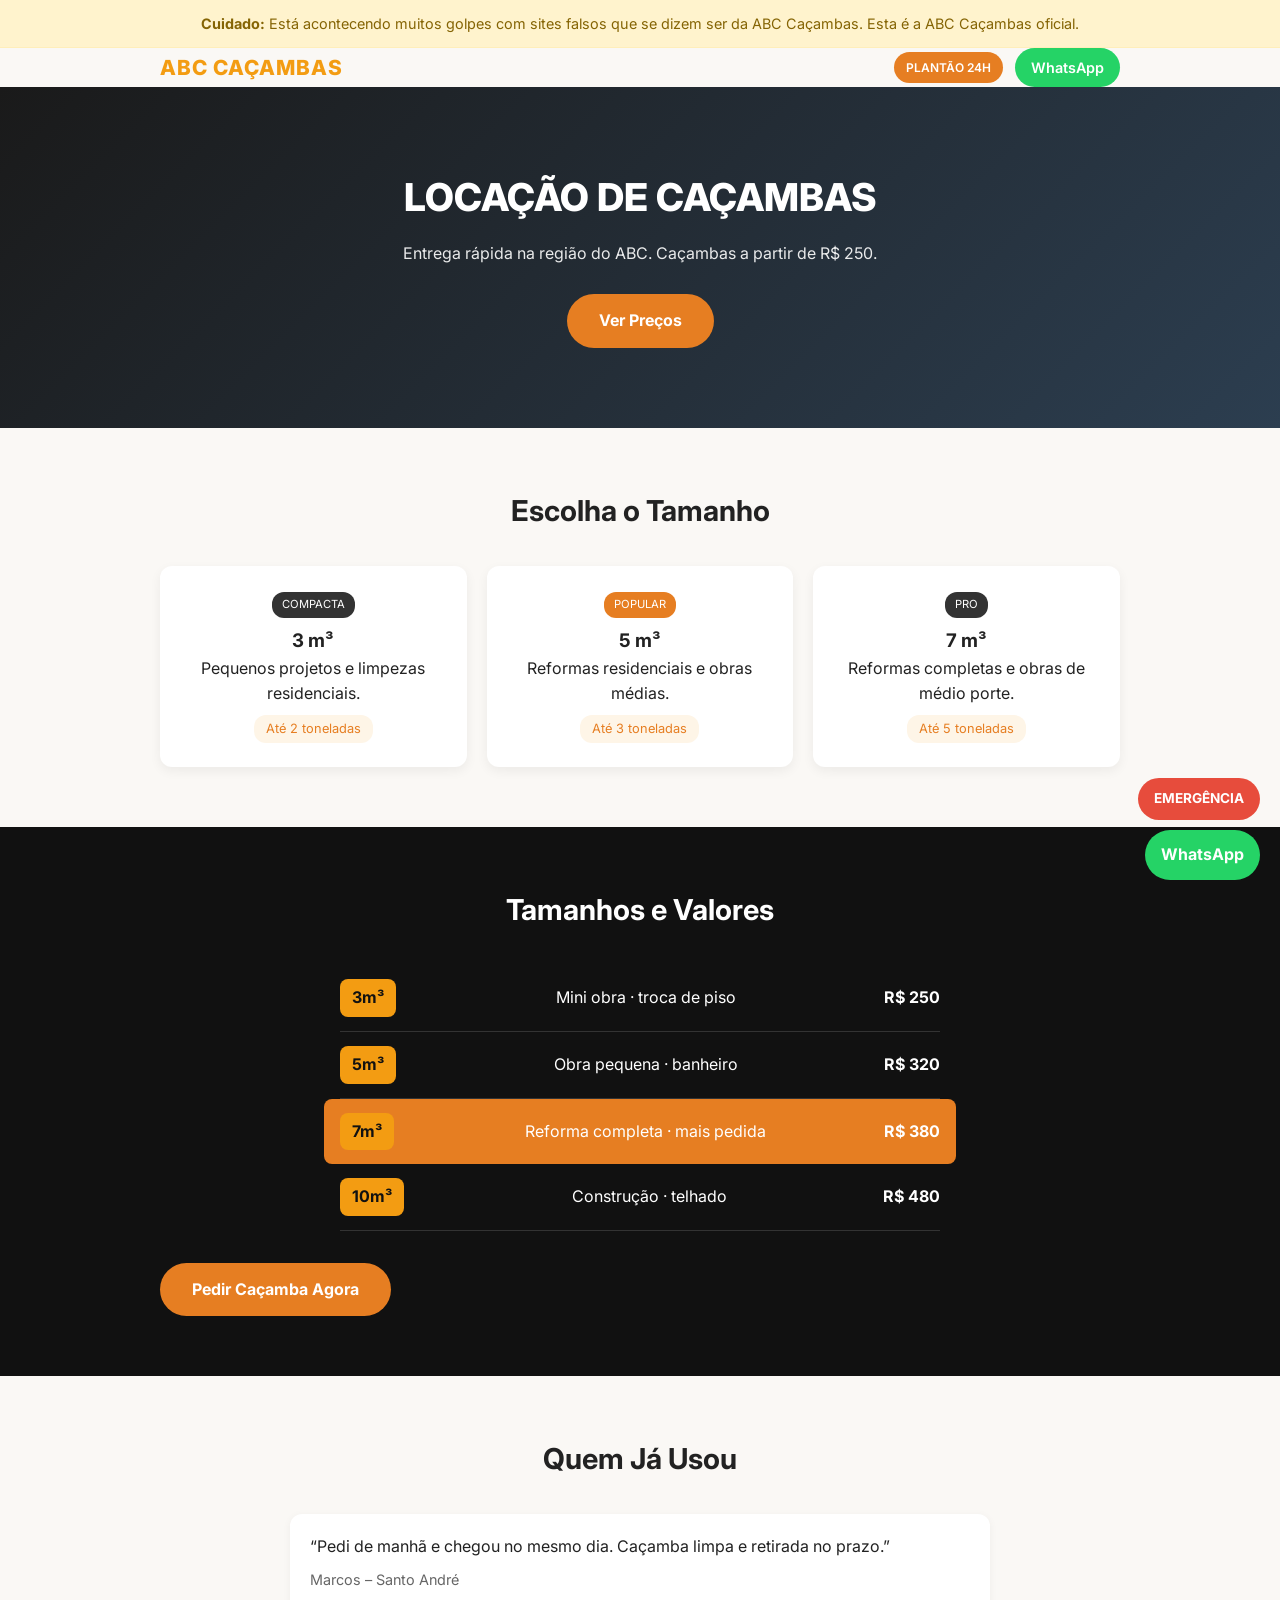
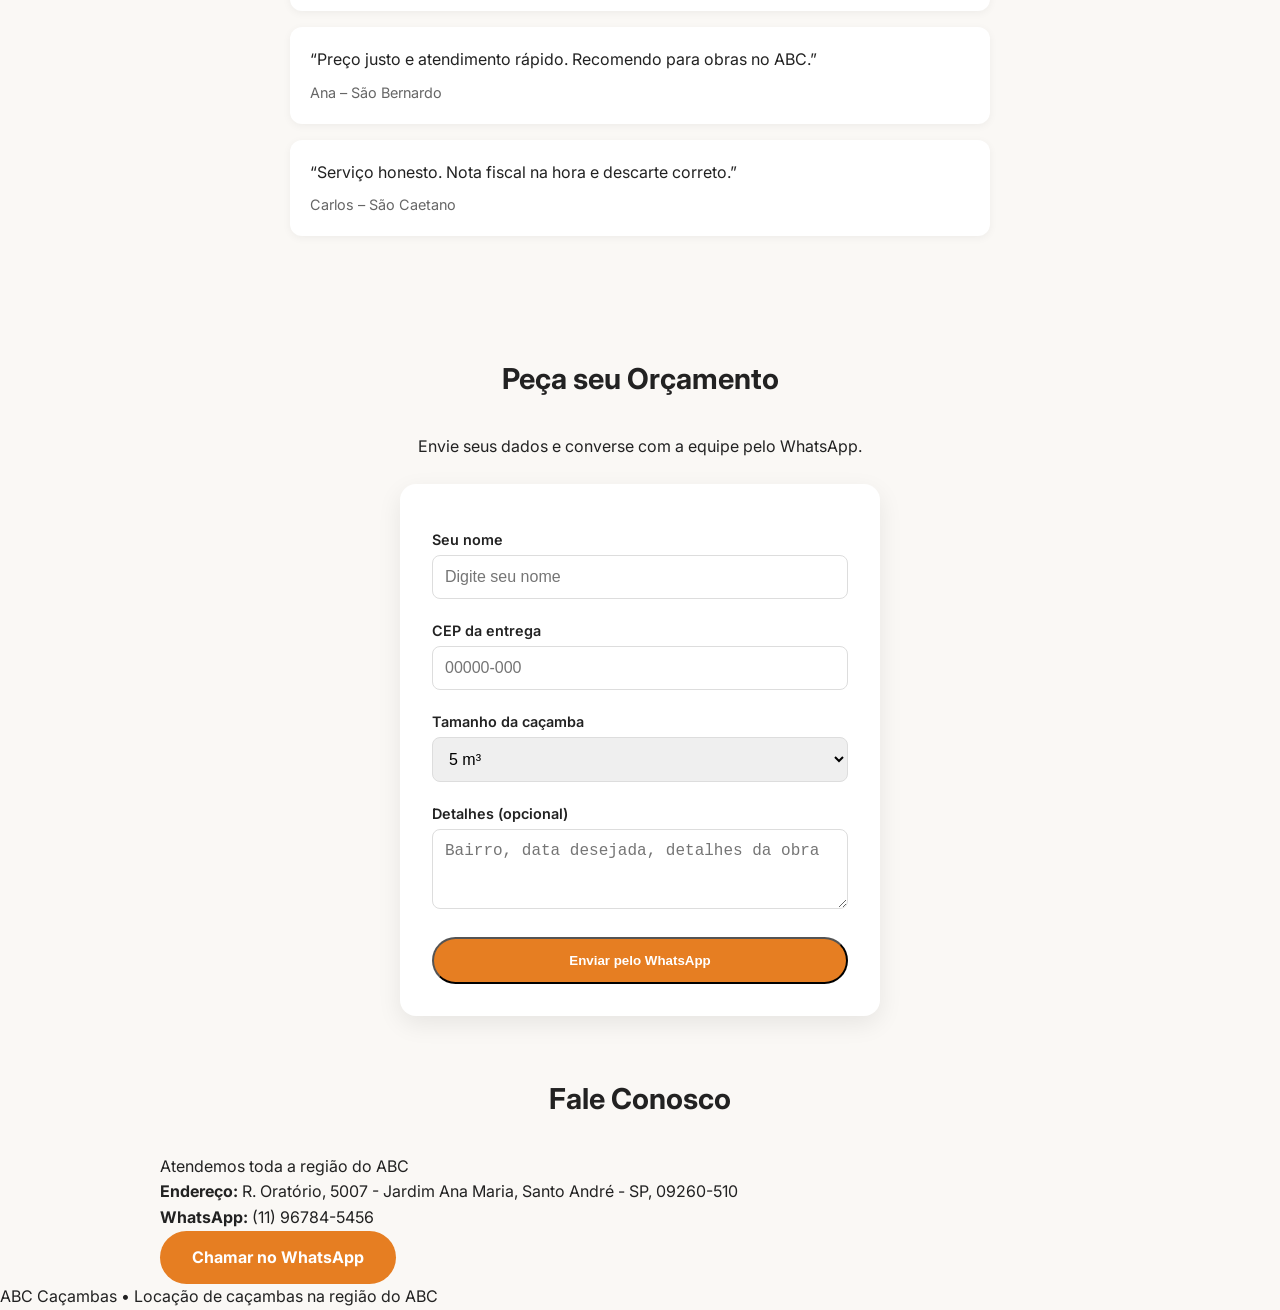
==== templates/index.html @ e2690c9d "Ajustado aviso de sites falsos" ====
<!DOCTYPE html>
<html lang="pt-BR">
<head>
  <meta charset="UTF-8">
  <meta name="viewport" content="width=device-width, initial-scale=1.0">
  <title>ABC Caçambas | Locação de Caçambas no ABC</title>
  <link rel="stylesheet" href="/static/css/style.css">
  <link href="https://fonts.googleapis.com/css2?family=Inter:wght@400;500;600;700;800&display=swap" rel="stylesheet">
</head>
<body>
  <div class="aviso-golpe">
    <strong>Cuidado:</strong> Está acontecendo muitos golpes com sites falsos que se dizem ser da ABC Caçambas.  
    Esta é a ABC Caçambas oficial.
  </div>
    <div class="container header-content">
      <div class="logo">ABC CAÇAMBAS</div>
      <div class="header-right">
        <span class="plantao">PLANTÃO 24H</span>
        <a href="https://wa.me/5511967845456" class="btn-whats" target="_blank">WhatsApp</a>
      </div>
    </div>
  </header>

  <section class="hero">
    <div class="container">
      <h1>LOCAÇÃO DE CAÇAMBAS</h1>
      <p>Entrega rápida na região do ABC. Caçambas a partir de R$ 250.</p>
      <a href="#precos" class="btn-orange">Ver Preços</a>
    </div>
  </section>

  <section id="tamanhos" class="section">
    <div class="container">
      <h2>Escolha o Tamanho</h2>
      <div class="cards">
        <div class="card">
          <div class="badge">COMPACTA</div>
          <h3>3 m³</h3>
          <p>Pequenos projetos e limpezas residenciais.</p>
          <span class="tag">Até 2 toneladas</span>
        </div>
        <div class="card">
          <div class="badge popular">POPULAR</div>
          <h3>5 m³</h3>
          <p>Reformas residenciais e obras médias.</p>
          <span class="tag">Até 3 toneladas</span>
        </div>
        <div class="card">
          <div class="badge">PRO</div>
          <h3>7 m³</h3>
          <p>Reformas completas e obras de médio porte.</p>
          <span class="tag">Até 5 toneladas</span>
        </div>
      </div>
    </div>
  </section>

  <section id="precos" class="section dark">
    <div class="container">
      <h2>Tamanhos e Valores</h2>
      <div class="price-list">
        <div class="price-item"><span class="size">3m³</span> Mini obra · troca de piso <strong>R$ 250</strong></div>
        <div class="price-item"><span class="size">5m³</span> Obra pequena · banheiro <strong>R$ 320</strong></div>
        <div class="price-item highlight"><span class="size">7m³</span> Reforma completa · mais pedida <strong>R$ 380</strong></div>
        <div class="price-item"><span class="size">10m³</span> Construção · telhado <strong>R$ 480</strong></div>
      </div>
      <a href="https://wa.me/5511967845456" class="btn-orange" target="_blank">Pedir Caçamba Agora</a>
    </div>
  </section>

  <section id="depoimentos" class="section">
    <div class="container">
      <h2>Quem Já Usou</h2>
      <div class="reviews">
        <div class="review">
          <p>“Pedi de manhã e chegou no mesmo dia. Caçamba limpa e retirada no prazo.”</p>
          <span>Marcos – Santo André</span>
        </div>
        <div class="review">
          <p>“Preço justo e atendimento rápido. Recomendo para obras no ABC.”</p>
          <span>Ana – São Bernardo</span>
        </div>
        <div class="review">
          <p>“Serviço honesto. Nota fiscal na hora e descarte correto.”</p>
          <span>Carlos – São Caetano</span>
        </div>
      </div>
    </div>
  </section>

  <section id="orcamento" class="section">
    <div class="container">
      <h2>Peça seu Orçamento</h2>
      <p style="text-align:center;margin-bottom:24px;">Envie seus dados e converse com a equipe pelo WhatsApp.</p>
      <form id="form-orcamento" class="form-box" onsubmit="enviarWhatsApp(event)">
        <label>Seu nome</label>
        <input type="text" id="nome" placeholder="Digite seu nome" required>
        <label>CEP da entrega</label>
        <input type="text" id="cep" placeholder="00000-000" required>
        <label>Tamanho da caçamba</label>
        <select id="tamanho" required>
          <option value="3 m³">3 m³</option>
          <option value="5 m³" selected>5 m³</option>
          <option value="7 m³">7 m³</option>
          <option value="10 m³">10 m³</option>
        </select>
        <label>Detalhes (opcional)</label>
        <textarea id="detalhes" placeholder="Bairro, data desejada, detalhes da obra"></textarea>
        <button type="submit" class="btn-orange">Enviar pelo WhatsApp</button>
      </form>
    </div>
  </section>
    <div class="container">
      <h2>Fale Conosco</h2>
      <p>Atendemos toda a região do ABC</p>
      <p><strong>Endereço:</strong> R. Oratório, 5007 - Jardim Ana Maria, Santo André - SP, 09260-510</p>
      <p><strong>WhatsApp:</strong> (11) 96784-5456</p>
      <a href="https://wa.me/5511967845456" class="btn-orange" target="_blank">Chamar no WhatsApp</a>
    </div>
  </section>

  <a href="https://wa.me/5511967845456" class="whatsapp-float" target="_blank">WhatsApp</a>
  <a href="https://wa.me/5511967845456" class="emergency" target="_blank">EMERGÊNCIA</a>

  <footer>
    <p>ABC Caçambas • Locação de caçambas na região do ABC</p>
  </footer>
  <script>
    async function enviarWhatsApp(e) {
      e.preventDefault();
      const nome = document.getElementById('nome').value;
      const cep = document.getElementById('cep').value;
      const tamanho = document.getElementById('tamanho').value;
      const detalhes = document.getElementById('detalhes').value;

      try {
        await fetch('/api/pedido', {
          method: 'POST',
          headers: {'Content-Type': 'application/json'},
          body: JSON.stringify({nome, cep, tamanho, detalhes})
        });
      } catch(err) {}

      const msg = `Olá! Quero um orçamento de caçamba.%0A%0ANome: ${nome}%0ACEP: ${cep}%0ATamanho: ${tamanho}%0ADetalhes: ${detalhes}`;
      window.open(`https://wa.me/5511967845456?text=${msg}`, '_blank');
    }
  </script>
</body>
</html>
---- static/css/style.css ----
* { margin: 0; padding: 0; box-sizing: border-box; }
body { font-family: 'Inter', sans-serif; color: #222; line-height: 1.6; background: #faf8f5; }
.container { max-width: 1000px; margin: 0 auto; padding: 0 20px; }

.aviso-golpe {
  background: #fff3cd;
  color: #856404;
  text-align: center;
  padding: 12px 16px;
  font-size: 0.9rem;
  border-bottom: 1px solid #ffeeba;
}
.header-content { display: flex; justify-content: space-between; align-items: center; }
.logo { font-weight: 800; font-size: 1.3rem; color: #f39c12; letter-spacing: 1px; }
.header-right { display: flex; align-items: center; gap: 12px; }
.plantao { background: #e67e22; color: white; padding: 6px 12px; border-radius: 20px; font-size: 0.75rem; font-weight: 600; }
.btn-whats { background: #25d366; color: white; padding: 8px 16px; border-radius: 20px; text-decoration: none; font-weight: 600; font-size: 0.9rem; }

.hero { background: linear-gradient(135deg, #1a1a1a 0%, #2c3e50 100%); color: white; padding: 80px 0; text-align: center; }
.hero h1 { font-size: 2.4rem; font-weight: 800; margin-bottom: 12px; }
.hero p { margin-bottom: 28px; opacity: 0.9; }
.btn-orange { display: inline-block; background: #e67e22; color: white; padding: 14px 32px; border-radius: 50px; text-decoration: none; font-weight: 700; }
.btn-orange:hover { background: #d35400; }

.section { padding: 60px 0; }
.dark { background: #111; color: white; }
h2 { font-size: 1.8rem; text-align: center; margin-bottom: 32px; }

.cards { display: grid; grid-template-columns: repeat(auto-fit, minmax(260px, 1fr)); gap: 20px; }
.card { background: white; padding: 24px; border-radius: 12px; text-align: center; box-shadow: 0 4px 12px rgba(0,0,0,0.06); }
.badge { display: inline-block; background: #333; color: white; padding: 4px 10px; border-radius: 12px; font-size: 0.7rem; margin-bottom: 8px; }
.badge.popular { background: #e67e22; }
.tag { display: inline-block; background: #fef5e7; color: #e67e22; padding: 4px 12px; border-radius: 12px; font-size: 0.8rem; margin-top: 8px; }

.price-list { max-width: 600px; margin: 0 auto 32px; }
.price-item { display: flex; justify-content: space-between; align-items: center; padding: 14px 0; border-bottom: 1px solid #333; }
.price-item.highlight { background: #e67e22; margin: 0 -16px; padding: 14px 16px; border-radius: 8px; border: none; }
.size { background: #f39c12; color: #111; padding: 6px 12px; border-radius: 8px; font-weight: 700; margin-right: 12px; }

.reviews { display: grid; gap: 16px; max-width: 700px; margin: 0 auto; }
.review { background: white; padding: 20px; border-radius: 12px; box-shadow: 0 2px 8px rgba(0,0,0,0.05); }
.review span { display: block; margin-top: 8px; color: #666; font-size: 0.9rem; }

.whatsapp-float { position: fixed; bottom: 20px; right: 20px; background: #25d366; color: white; padding: 12px 16px; border-radius: 50px; text-decoration: none; font-weight: 700; z-index: 1000; }
.emergency { position: fixed; bottom: 80px; right: 20px; background: #e74c3c; color: white; padding: 10px 16px; border-radius: 50px; text-decoration: none; font-weight: 700; font-size: 0.85rem; z-index: 1000; }

.form-box { max-width: 480px; margin: 0 auto; background: white; padding: 32px; border-radius: 16px; box-shadow: 0 8px 24px rgba(0,0,0,0.08); }
.form-box label { display: block; margin: 12px 0 4px; font-weight: 600; font-size: 0.9rem; }
.form-box input, .form-box select, .form-box textarea { width: 100%; padding: 12px; border: 1px solid #ddd; border-radius: 8px; font-size: 1rem; margin-bottom: 8px; }
.form-box textarea { height: 80px; resize: vertical; }
.form-box button { width: 100%; margin-top: 12px; }

@media (max-width: 768px) {
  .hero h1 { font-size: 1.8rem; }
  .header-right { gap: 8px; }
  .plantao { display: none; }
}
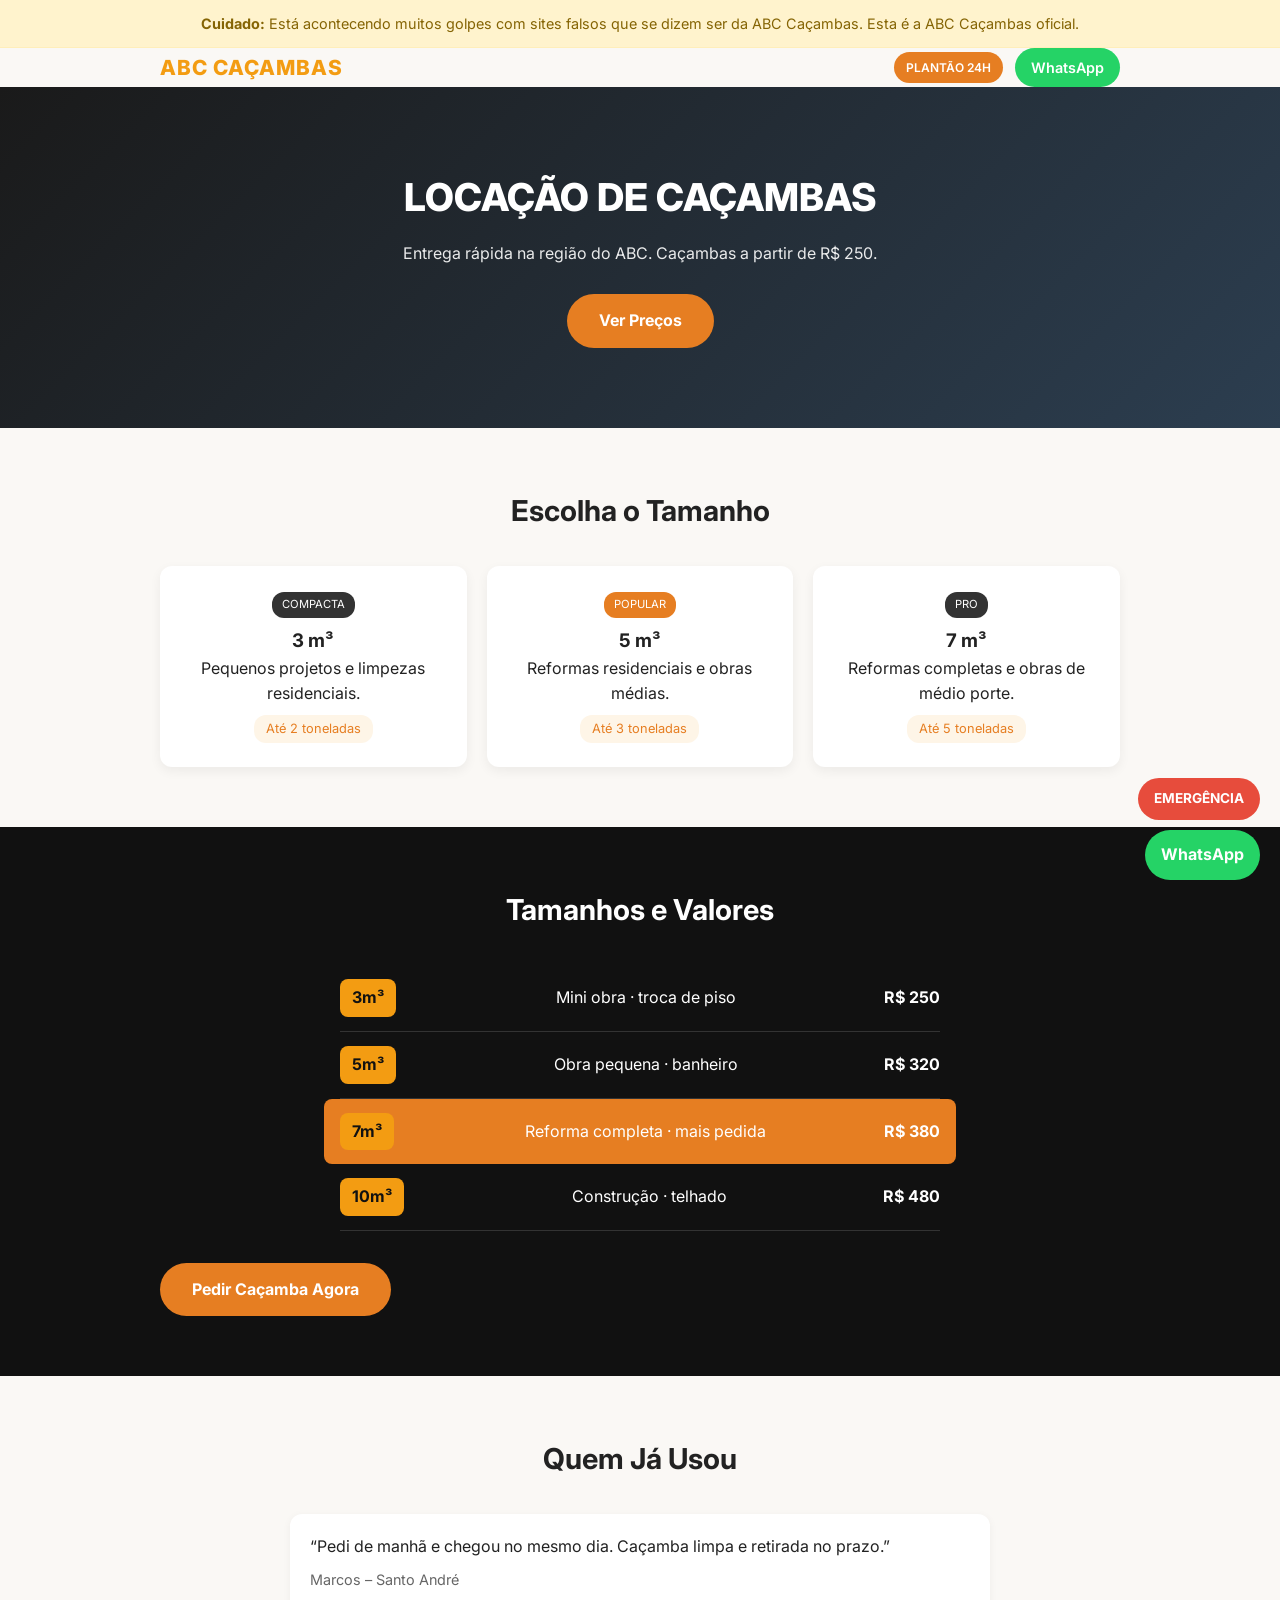
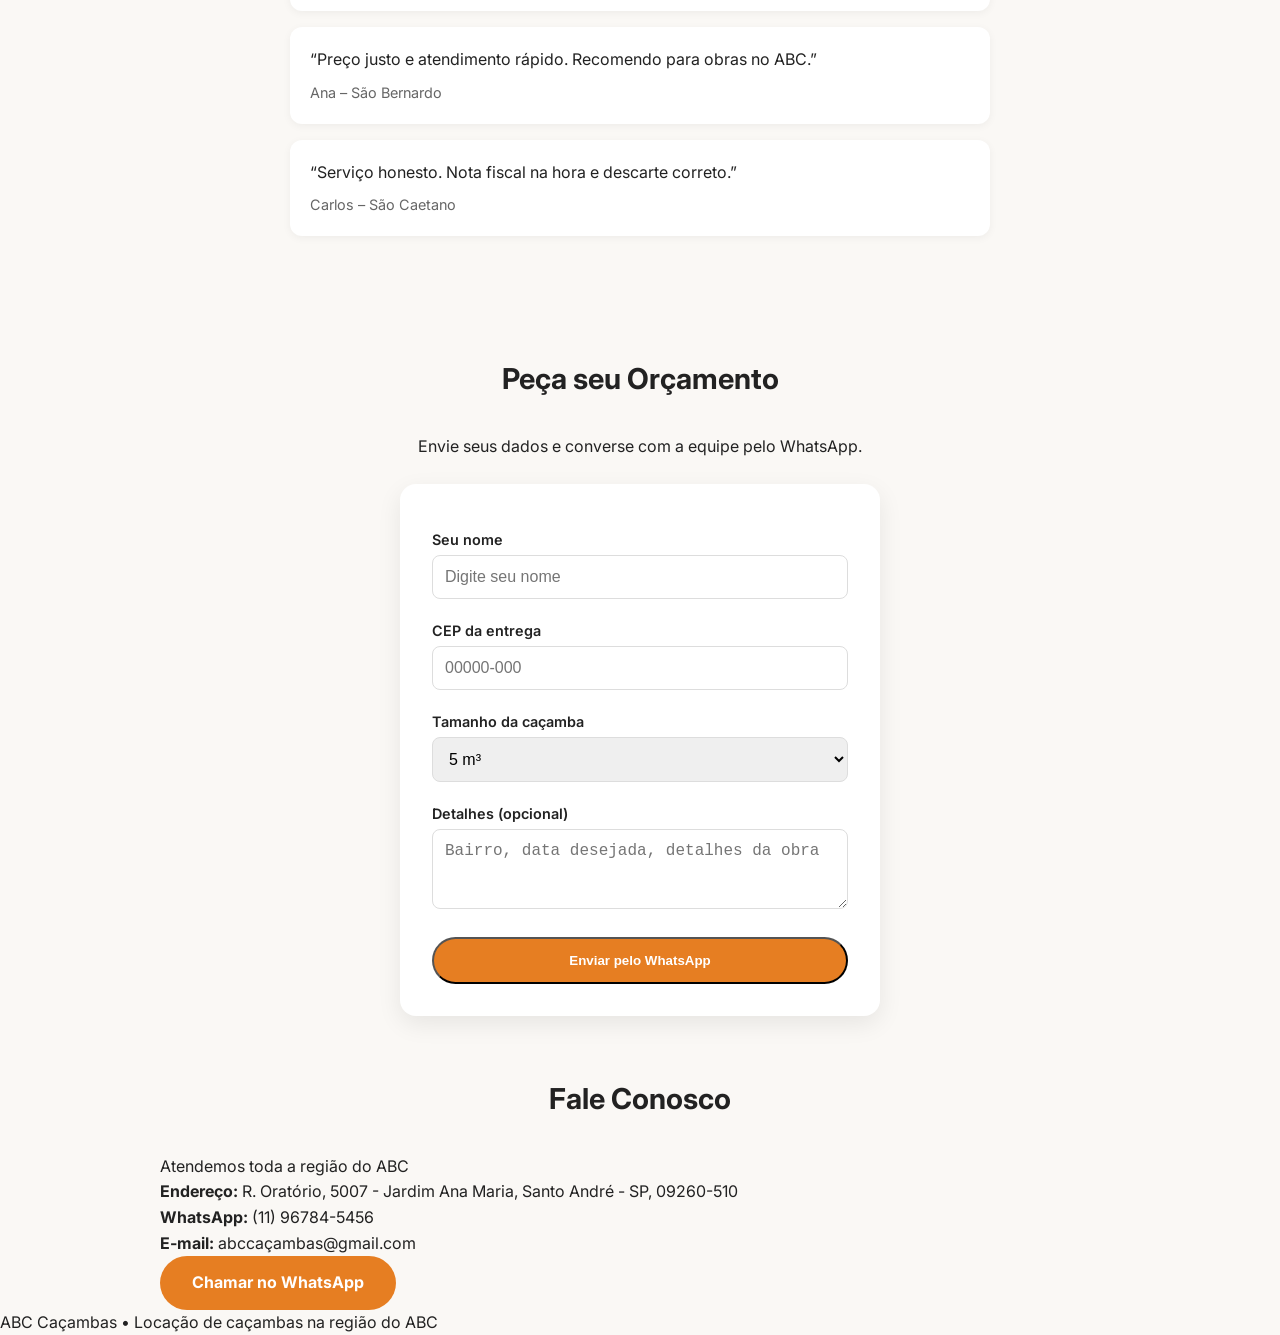
==== commit c6ffdd16: "Adicionado e-mail de contato" ====
--- a/templates/index.html
+++ b/templates/index.html
@@ -115,6 +115,7 @@
       <p>Atendemos toda a região do ABC</p>
       <p><strong>Endereço:</strong> R. Oratório, 5007 - Jardim Ana Maria, Santo André - SP, 09260-510</p>
       <p><strong>WhatsApp:</strong> (11) 96784-5456</p>
+      <p><strong>E-mail:</strong> abccaçambas@gmail.com</p>
       <a href="https://wa.me/5511967845456" class="btn-orange" target="_blank">Chamar no WhatsApp</a>
     </div>
   </section>
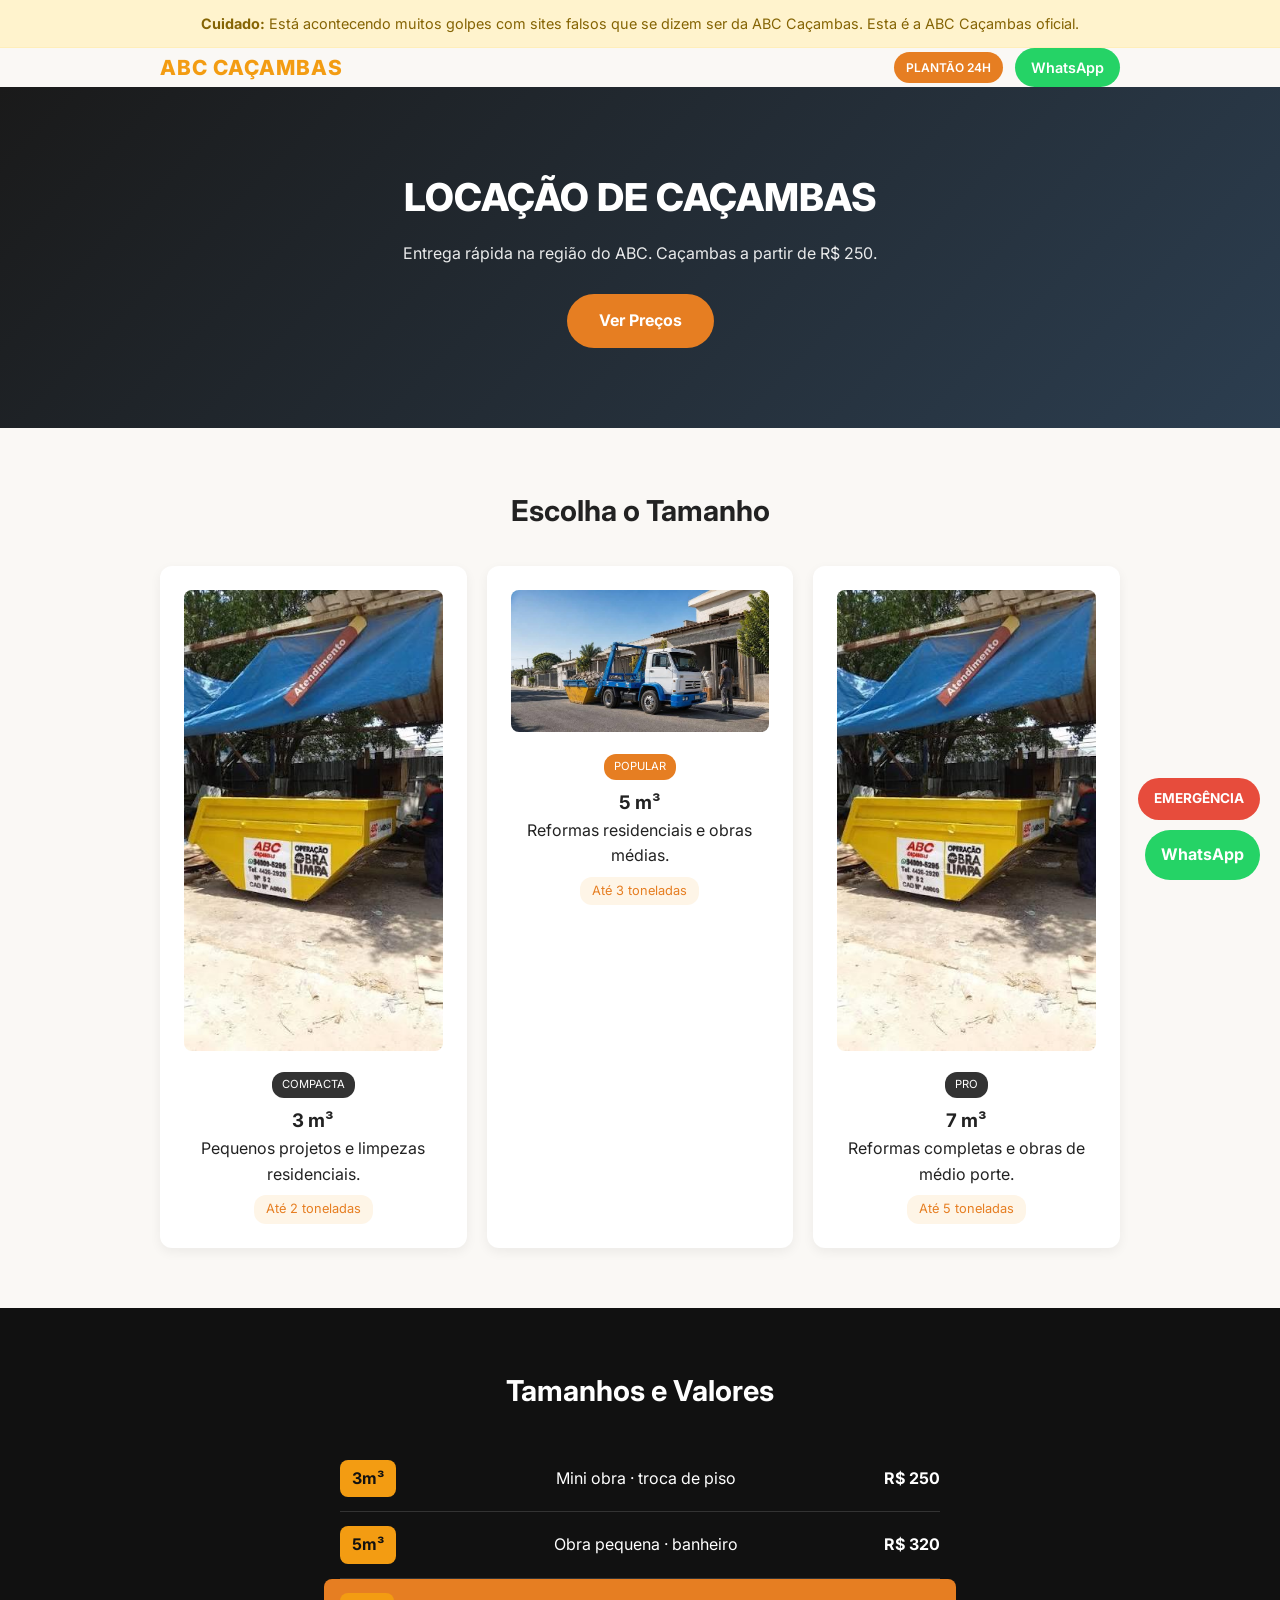
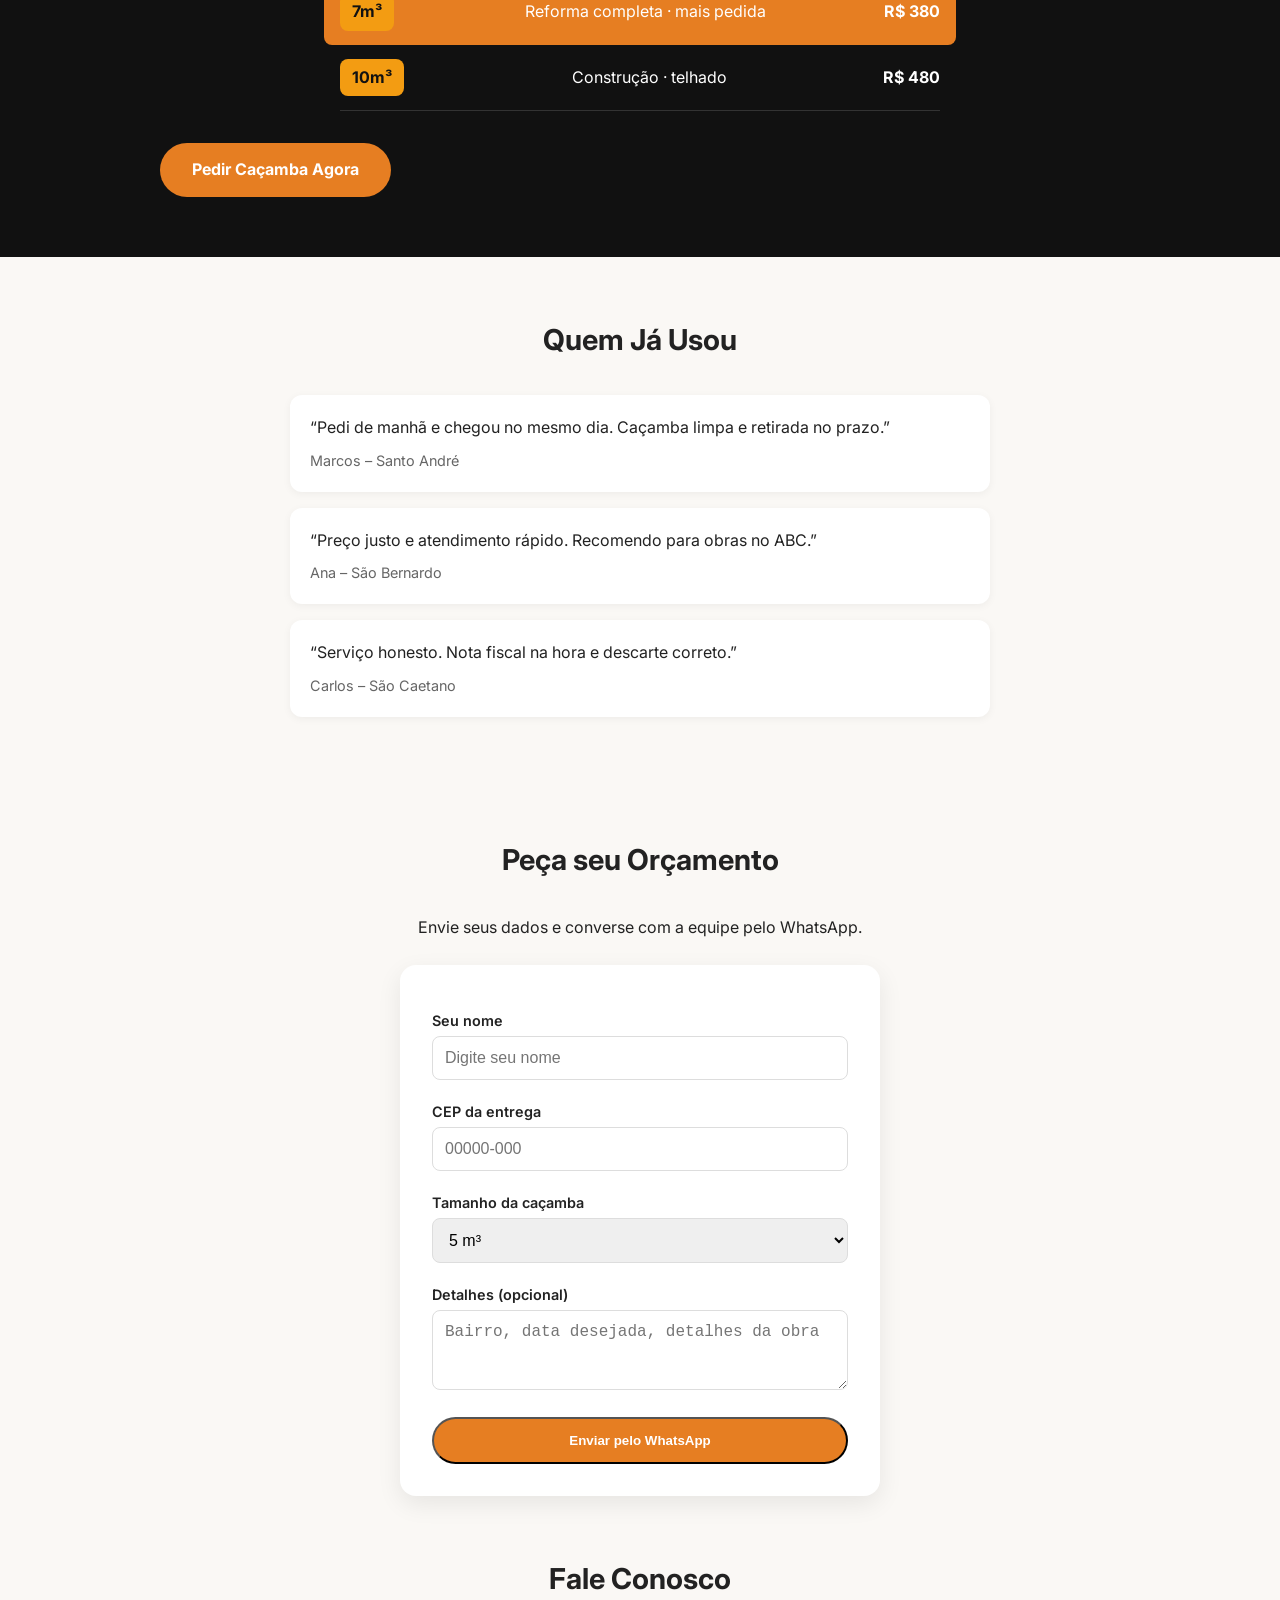
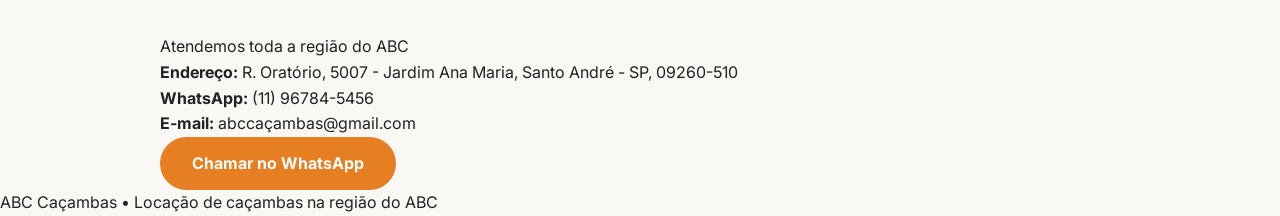
==== commit 8f285530: "Adicionadas fotos das caçambas no site" ====
--- a/templates/index.html
+++ b/templates/index.html
@@ -34,18 +34,21 @@
       <h2>Escolha o Tamanho</h2>
       <div class="cards">
         <div class="card">
+          <img src="/static/images/cacamba1.jpg" alt="Caçamba 3m³" style="width:100%;border-radius:8px;margin-bottom:12px;">
           <div class="badge">COMPACTA</div>
           <h3>3 m³</h3>
           <p>Pequenos projetos e limpezas residenciais.</p>
           <span class="tag">Até 2 toneladas</span>
         </div>
         <div class="card">
+          <img src="/static/images/cacamba2.jpg" alt="Caçamba 5m³" style="width:100%;border-radius:8px;margin-bottom:12px;">
           <div class="badge popular">POPULAR</div>
           <h3>5 m³</h3>
           <p>Reformas residenciais e obras médias.</p>
           <span class="tag">Até 3 toneladas</span>
         </div>
         <div class="card">
+          <img src="/static/images/cacamba-real.jpg" alt="Caçamba ABC" style="width:100%;border-radius:8px;margin-bottom:12px;">
           <div class="badge">PRO</div>
           <h3>7 m³</h3>
           <p>Reformas completas e obras de médio porte.</p>
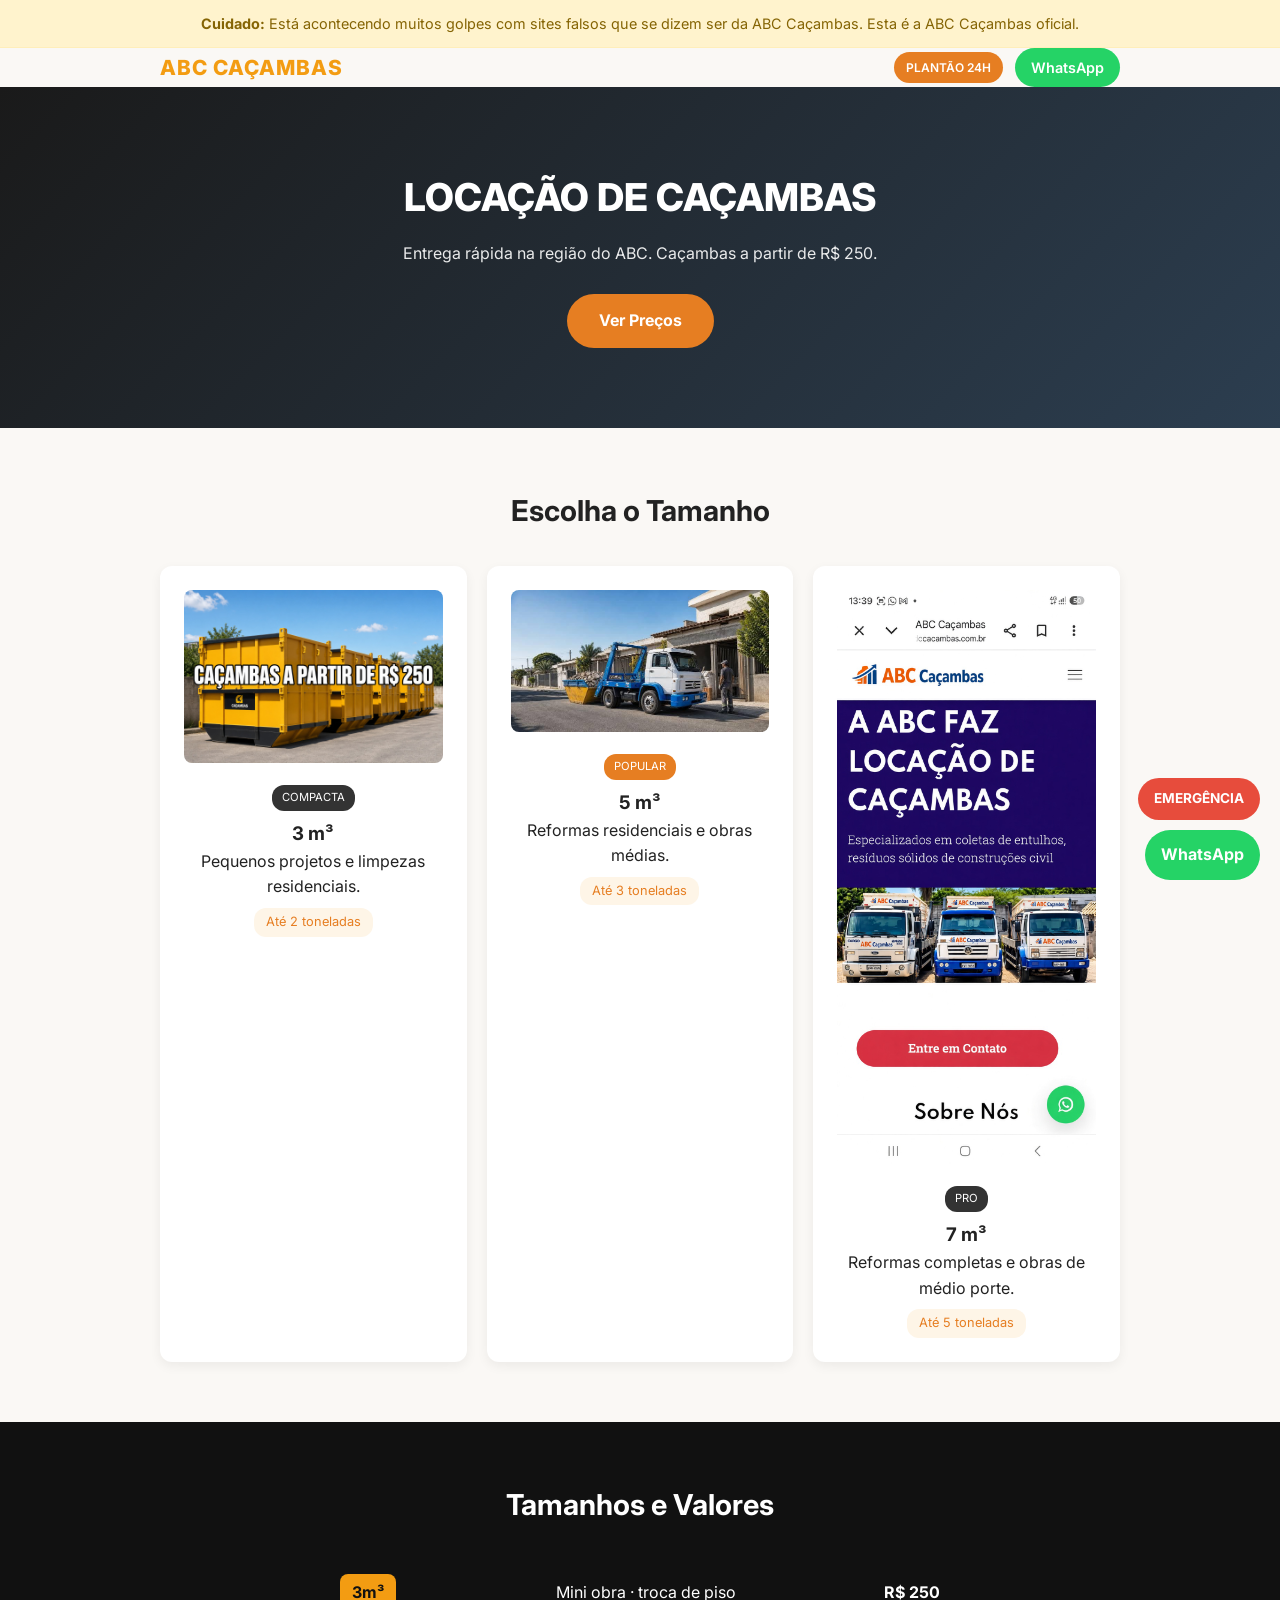
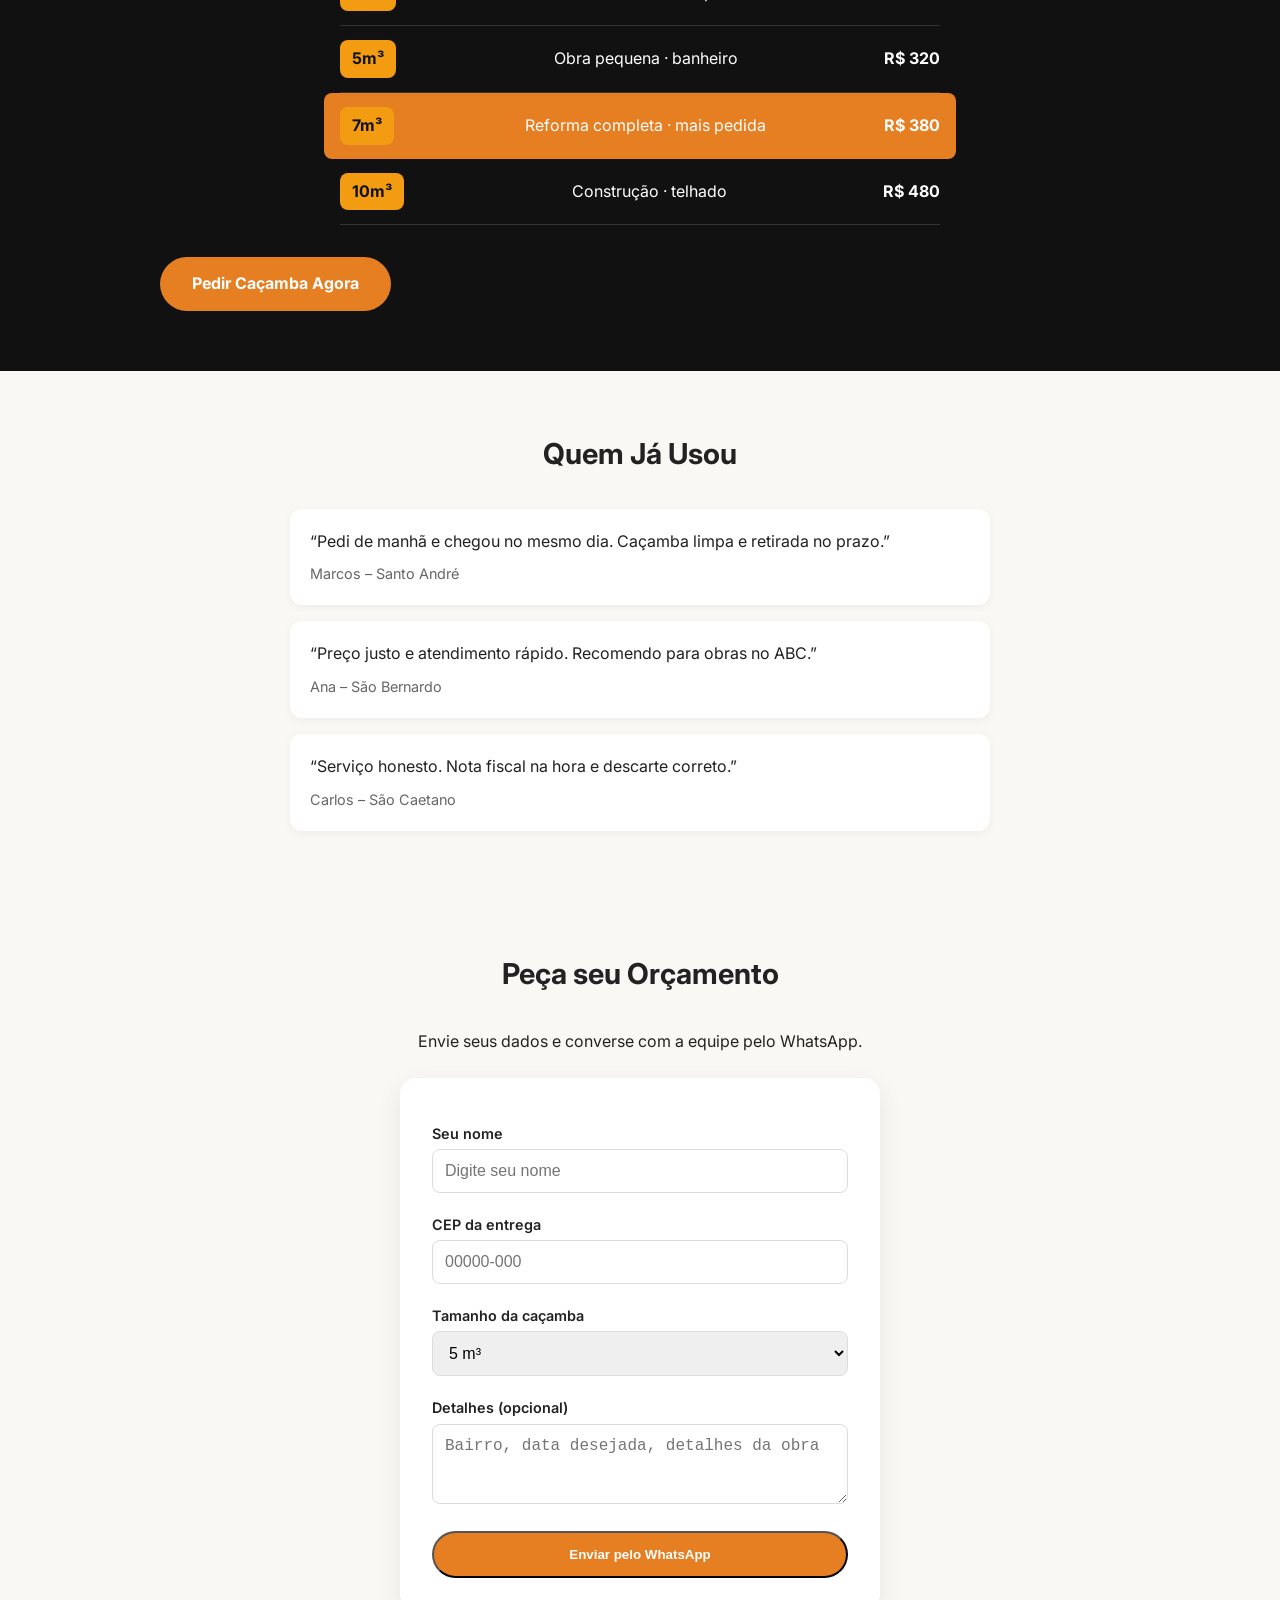
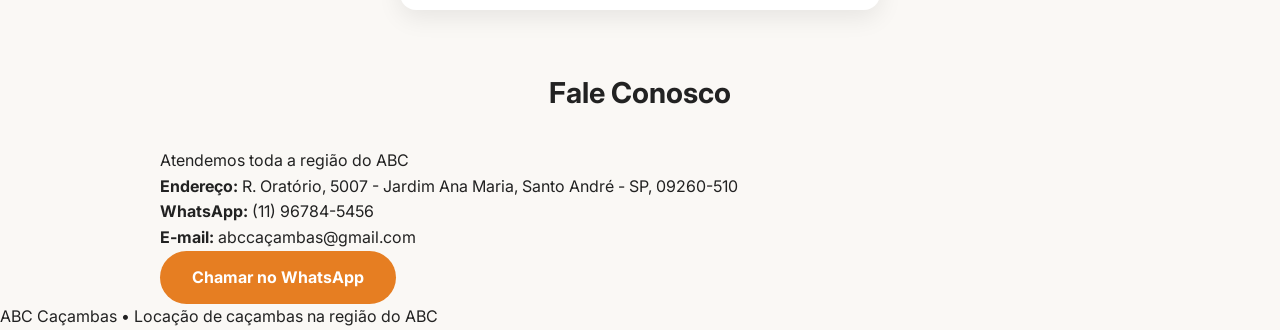
==== commit da84f6a7: "Removidas fotos com número de outra empresa" ====
--- a/templates/index.html
+++ b/templates/index.html
@@ -34,7 +34,7 @@
       <h2>Escolha o Tamanho</h2>
       <div class="cards">
         <div class="card">
-          <img src="/static/images/cacamba1.jpg" alt="Caçamba 3m³" style="width:100%;border-radius:8px;margin-bottom:12px;">
+          <img src="/static/images/cacambas1.jpg" alt="Caçamba 3m³" style="width:100%;border-radius:8px;margin-bottom:12px;">
           <div class="badge">COMPACTA</div>
           <h3>3 m³</h3>
           <p>Pequenos projetos e limpezas residenciais.</p>
@@ -48,7 +48,7 @@
           <span class="tag">Até 3 toneladas</span>
         </div>
         <div class="card">
-          <img src="/static/images/cacamba-real.jpg" alt="Caçamba ABC" style="width:100%;border-radius:8px;margin-bottom:12px;">
+          <img src="/static/images/caminhoes.jpg" alt="Caçamba ABC" style="width:100%;border-radius:8px;margin-bottom:12px;">
           <div class="badge">PRO</div>
           <h3>7 m³</h3>
           <p>Reformas completas e obras de médio porte.</p>
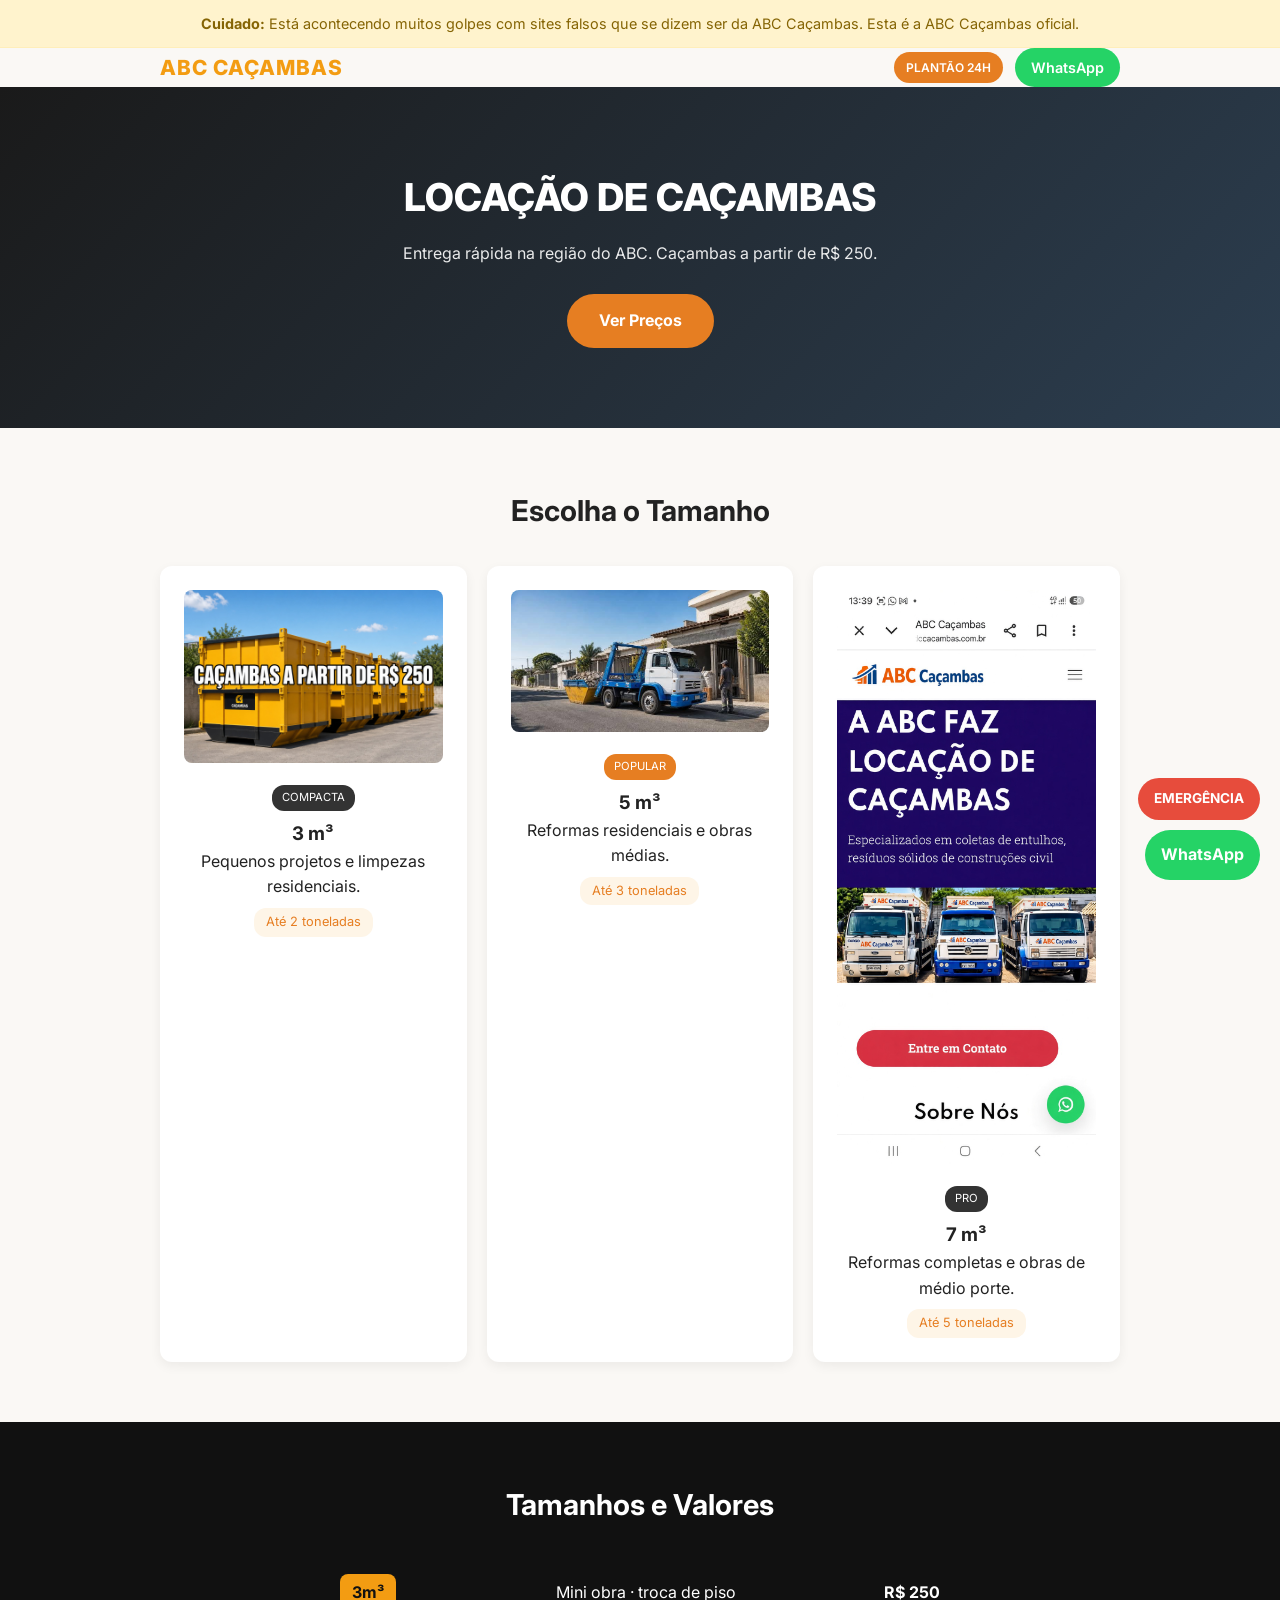
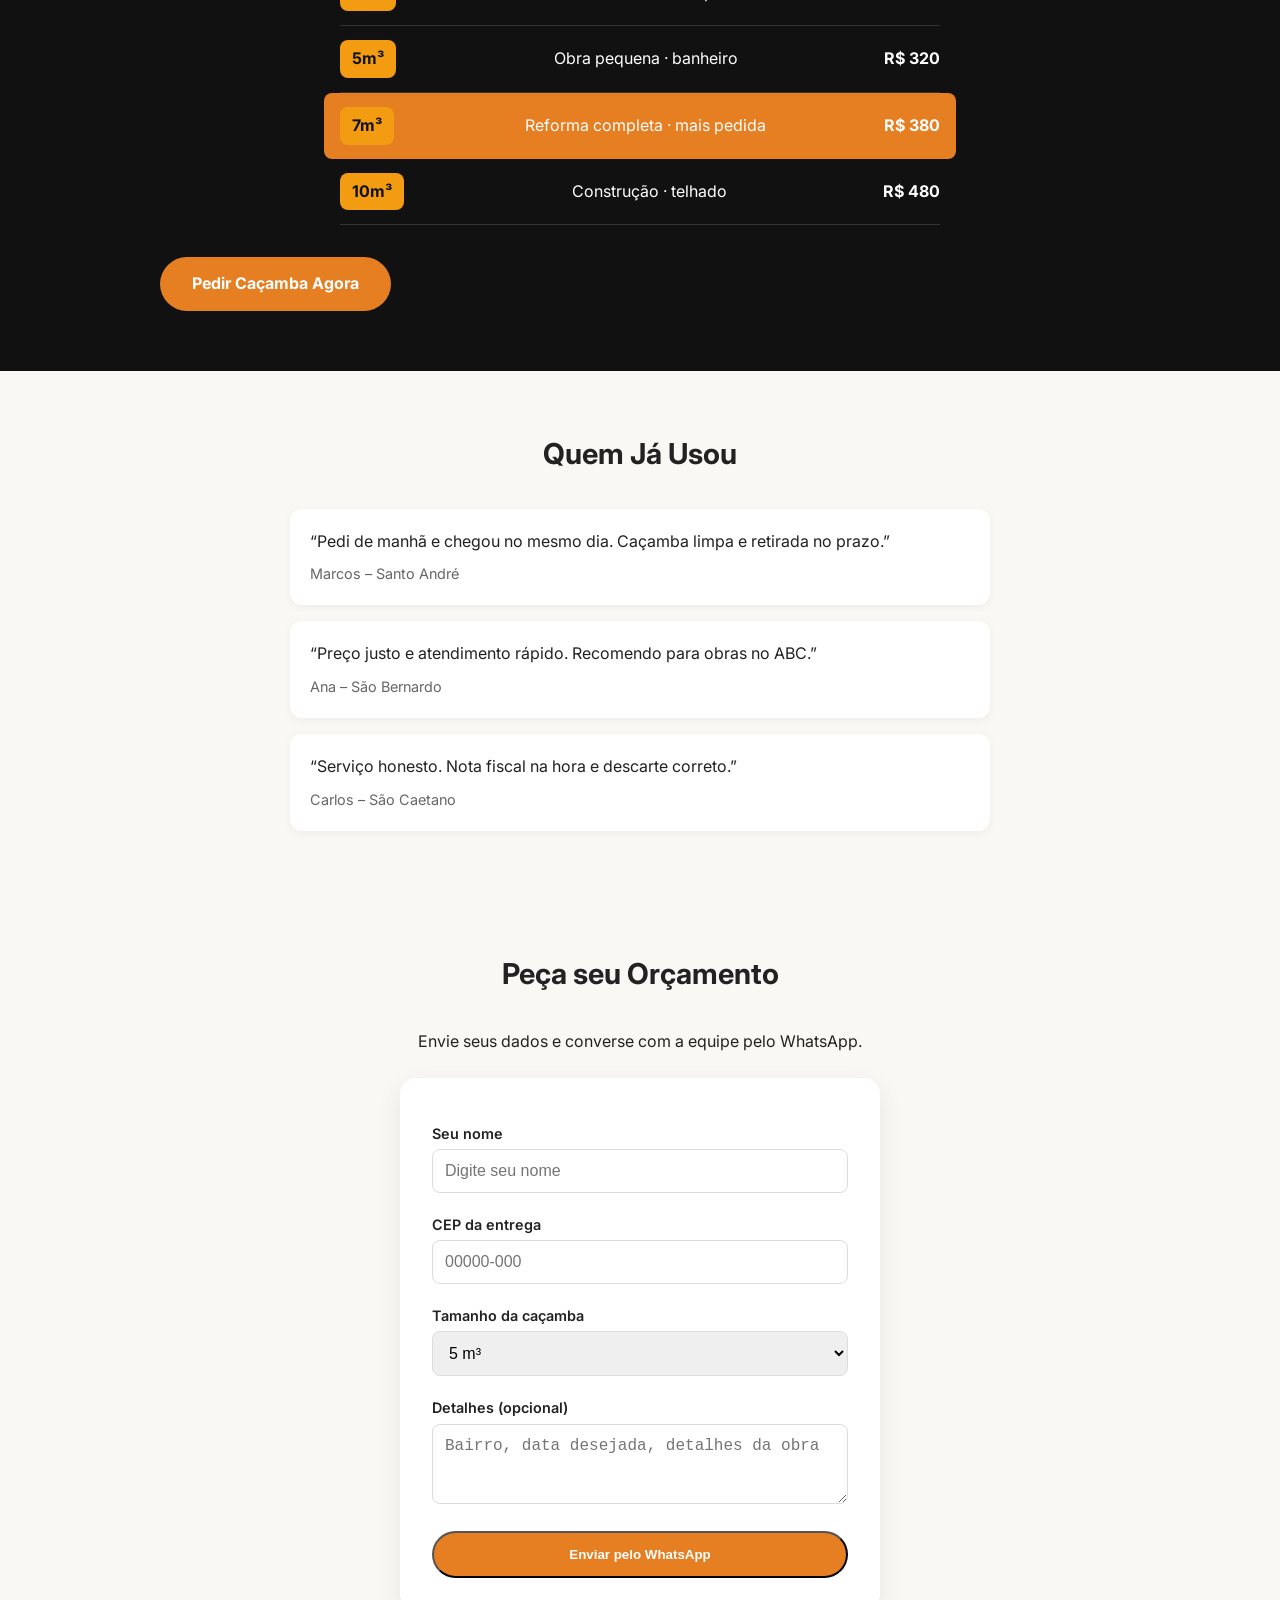
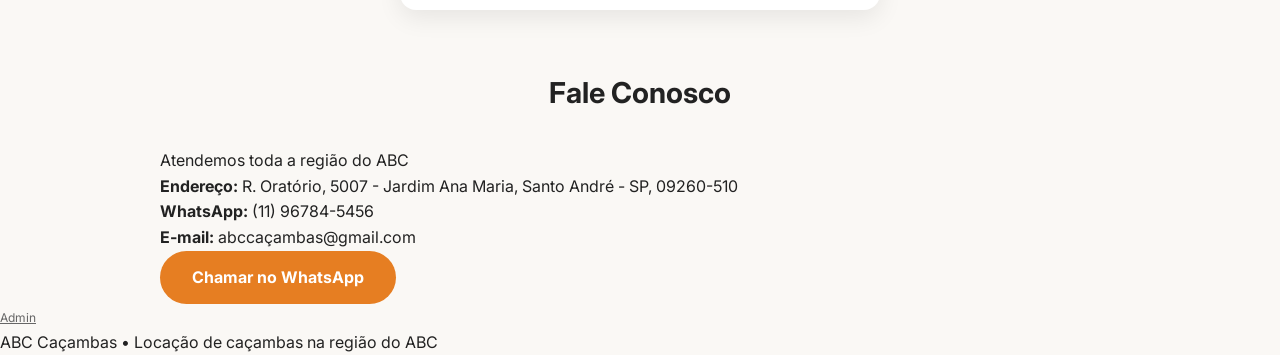
==== commit 8b046d35: "Adicionado link discreto para área admin no rodapé" ====
--- a/templates/index.html
+++ b/templates/index.html
@@ -127,6 +127,7 @@
   <a href="https://wa.me/5511967845456" class="emergency" target="_blank">EMERGÊNCIA</a>
 
   <footer>
+    <p><a href="/admin" style="color:#666;font-size:0.75rem;">Admin</a></p>
     <p>ABC Caçambas • Locação de caçambas na região do ABC</p>
   </footer>
   <script>
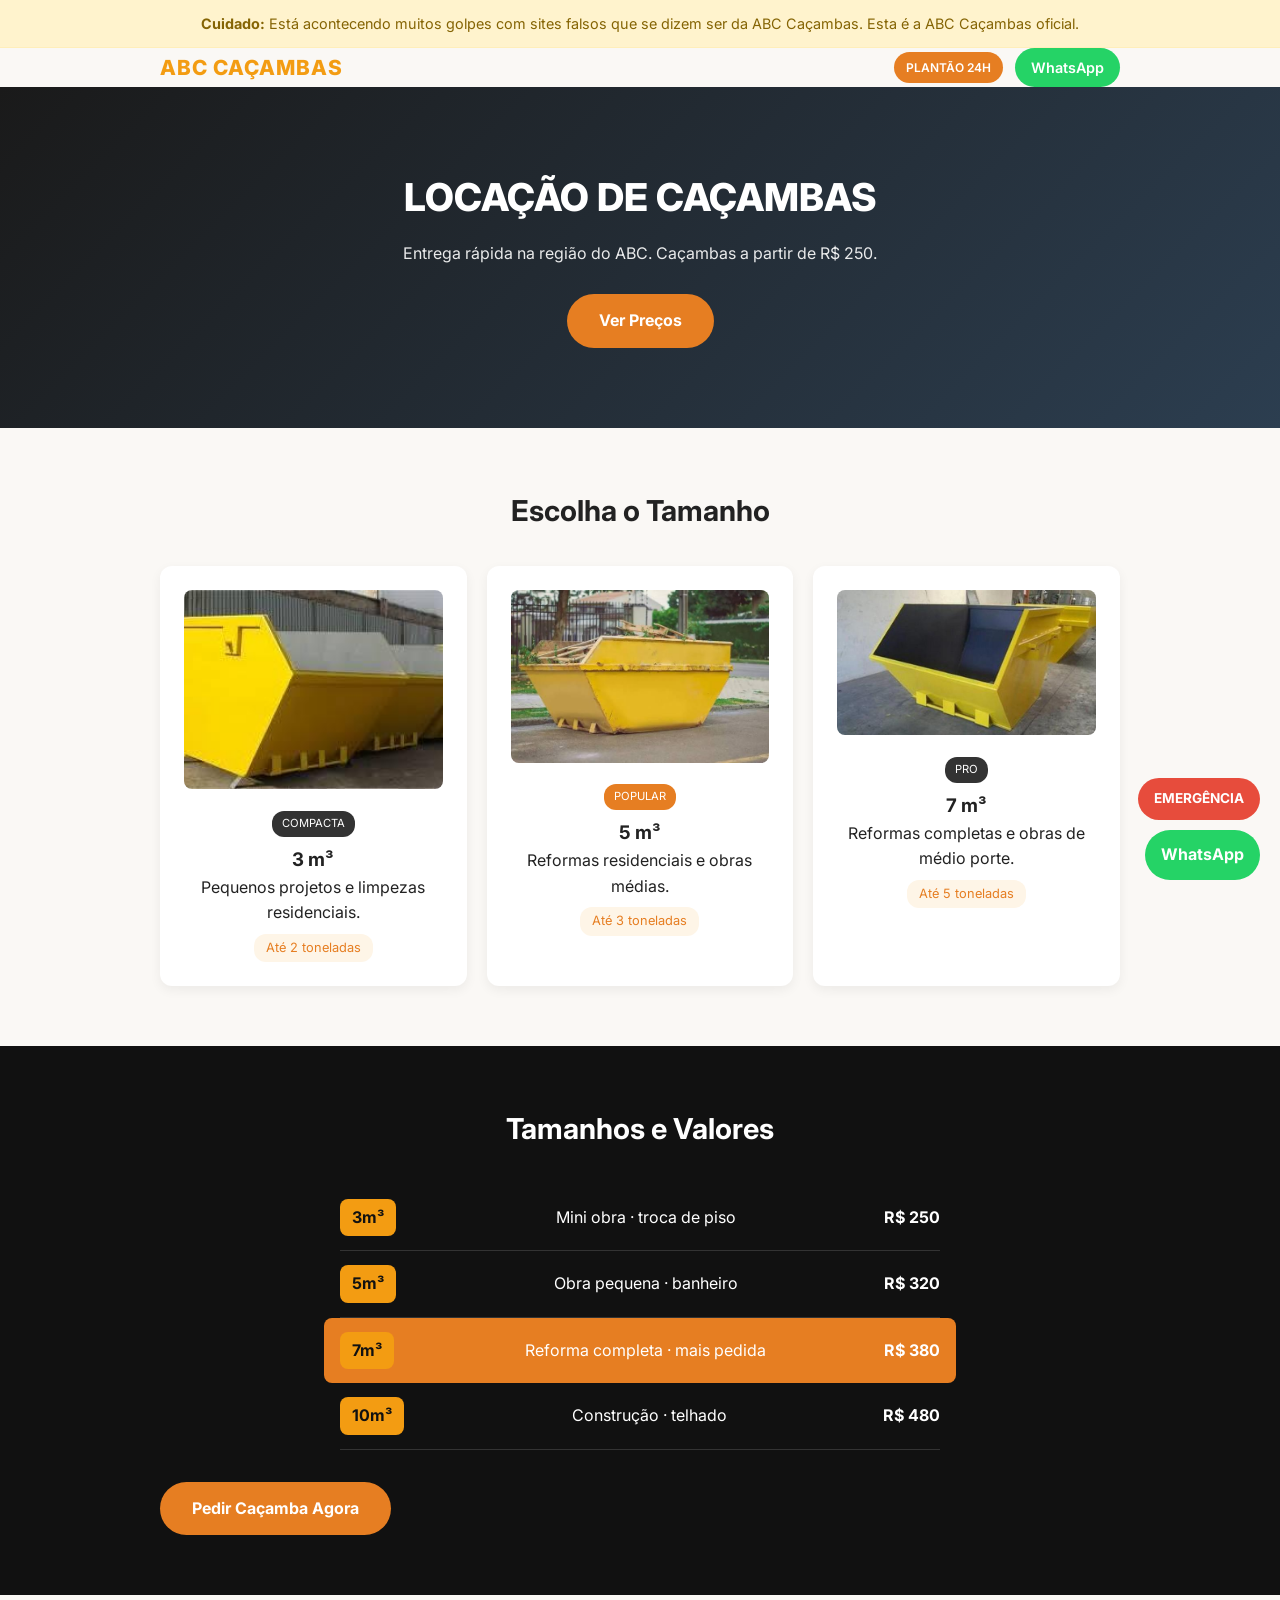
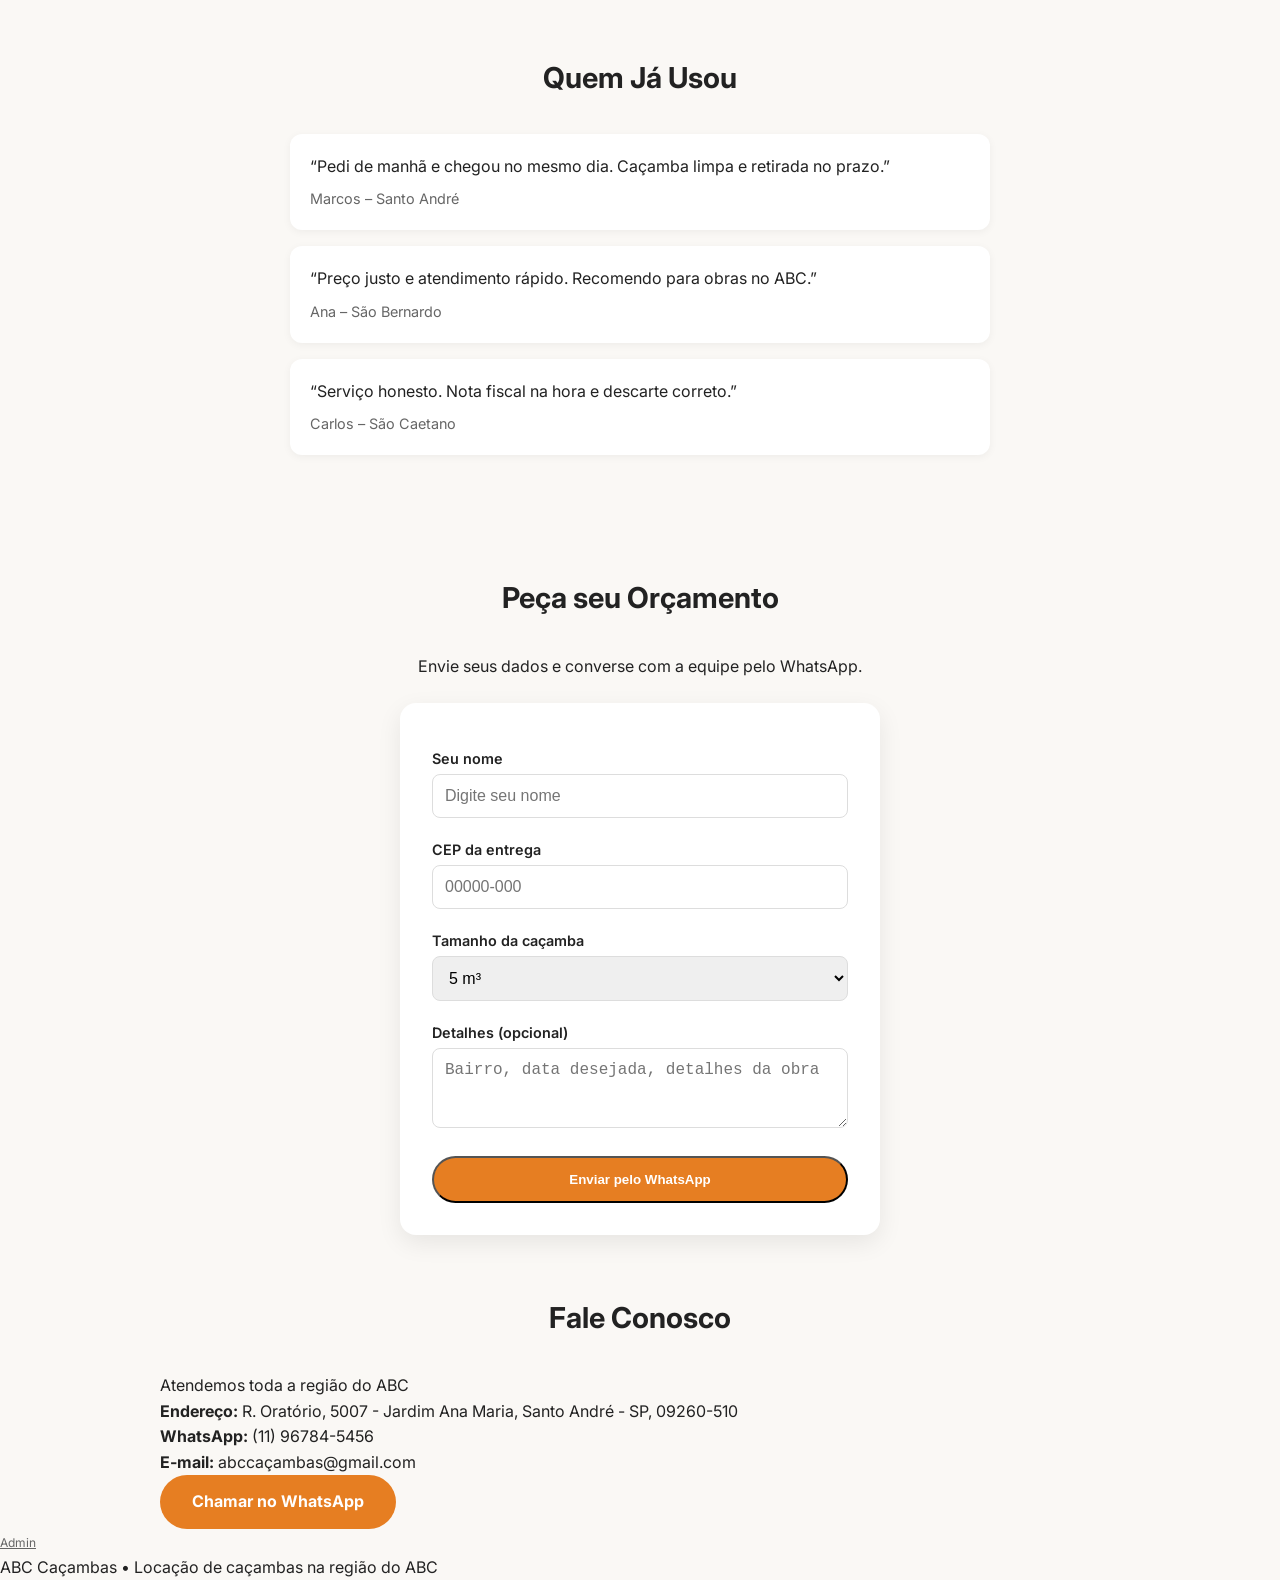
==== commit 035a6d40: "Atualizadas fotos das caçambas com as novas imagens" ====
--- a/templates/index.html
+++ b/templates/index.html
@@ -34,21 +34,21 @@
       <h2>Escolha o Tamanho</h2>
       <div class="cards">
         <div class="card">
-          <img src="/static/images/cacambas1.jpg" alt="Caçamba 3m³" style="width:100%;border-radius:8px;margin-bottom:12px;">
+          <img src="/static/images/cacamba-a.jpg" alt="Caçamba ABC" style="width:100%;border-radius:8px;margin-bottom:12px;">
           <div class="badge">COMPACTA</div>
           <h3>3 m³</h3>
           <p>Pequenos projetos e limpezas residenciais.</p>
           <span class="tag">Até 2 toneladas</span>
         </div>
         <div class="card">
-          <img src="/static/images/cacamba2.jpg" alt="Caçamba 5m³" style="width:100%;border-radius:8px;margin-bottom:12px;">
+          <img src="/static/images/cacamba-b.jpg" alt="Caçamba ABC" style="width:100%;border-radius:8px;margin-bottom:12px;">
           <div class="badge popular">POPULAR</div>
           <h3>5 m³</h3>
           <p>Reformas residenciais e obras médias.</p>
           <span class="tag">Até 3 toneladas</span>
         </div>
         <div class="card">
-          <img src="/static/images/caminhoes.jpg" alt="Caçamba ABC" style="width:100%;border-radius:8px;margin-bottom:12px;">
+          <img src="/static/images/cacamba-c.jpg" alt="Caçamba ABC" style="width:100%;border-radius:8px;margin-bottom:12px;">
           <div class="badge">PRO</div>
           <h3>7 m³</h3>
           <p>Reformas completas e obras de médio porte.</p>
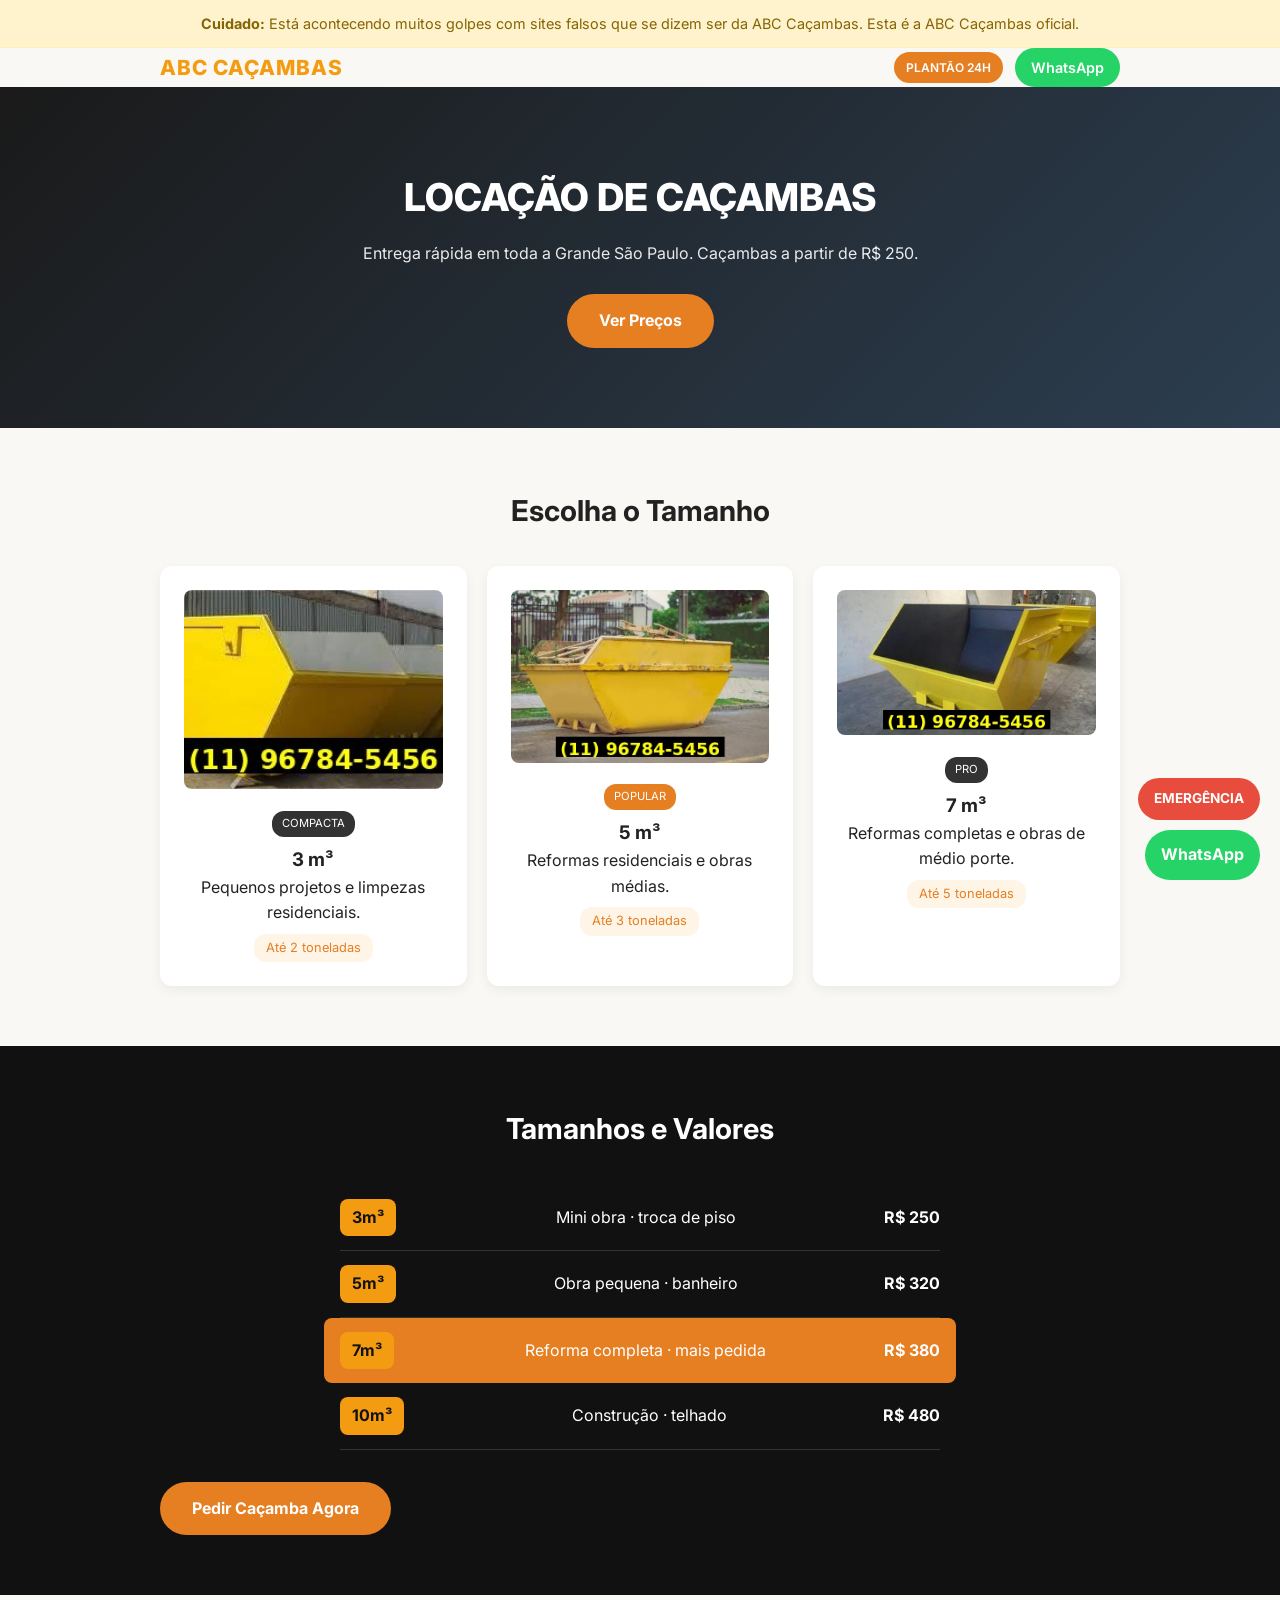
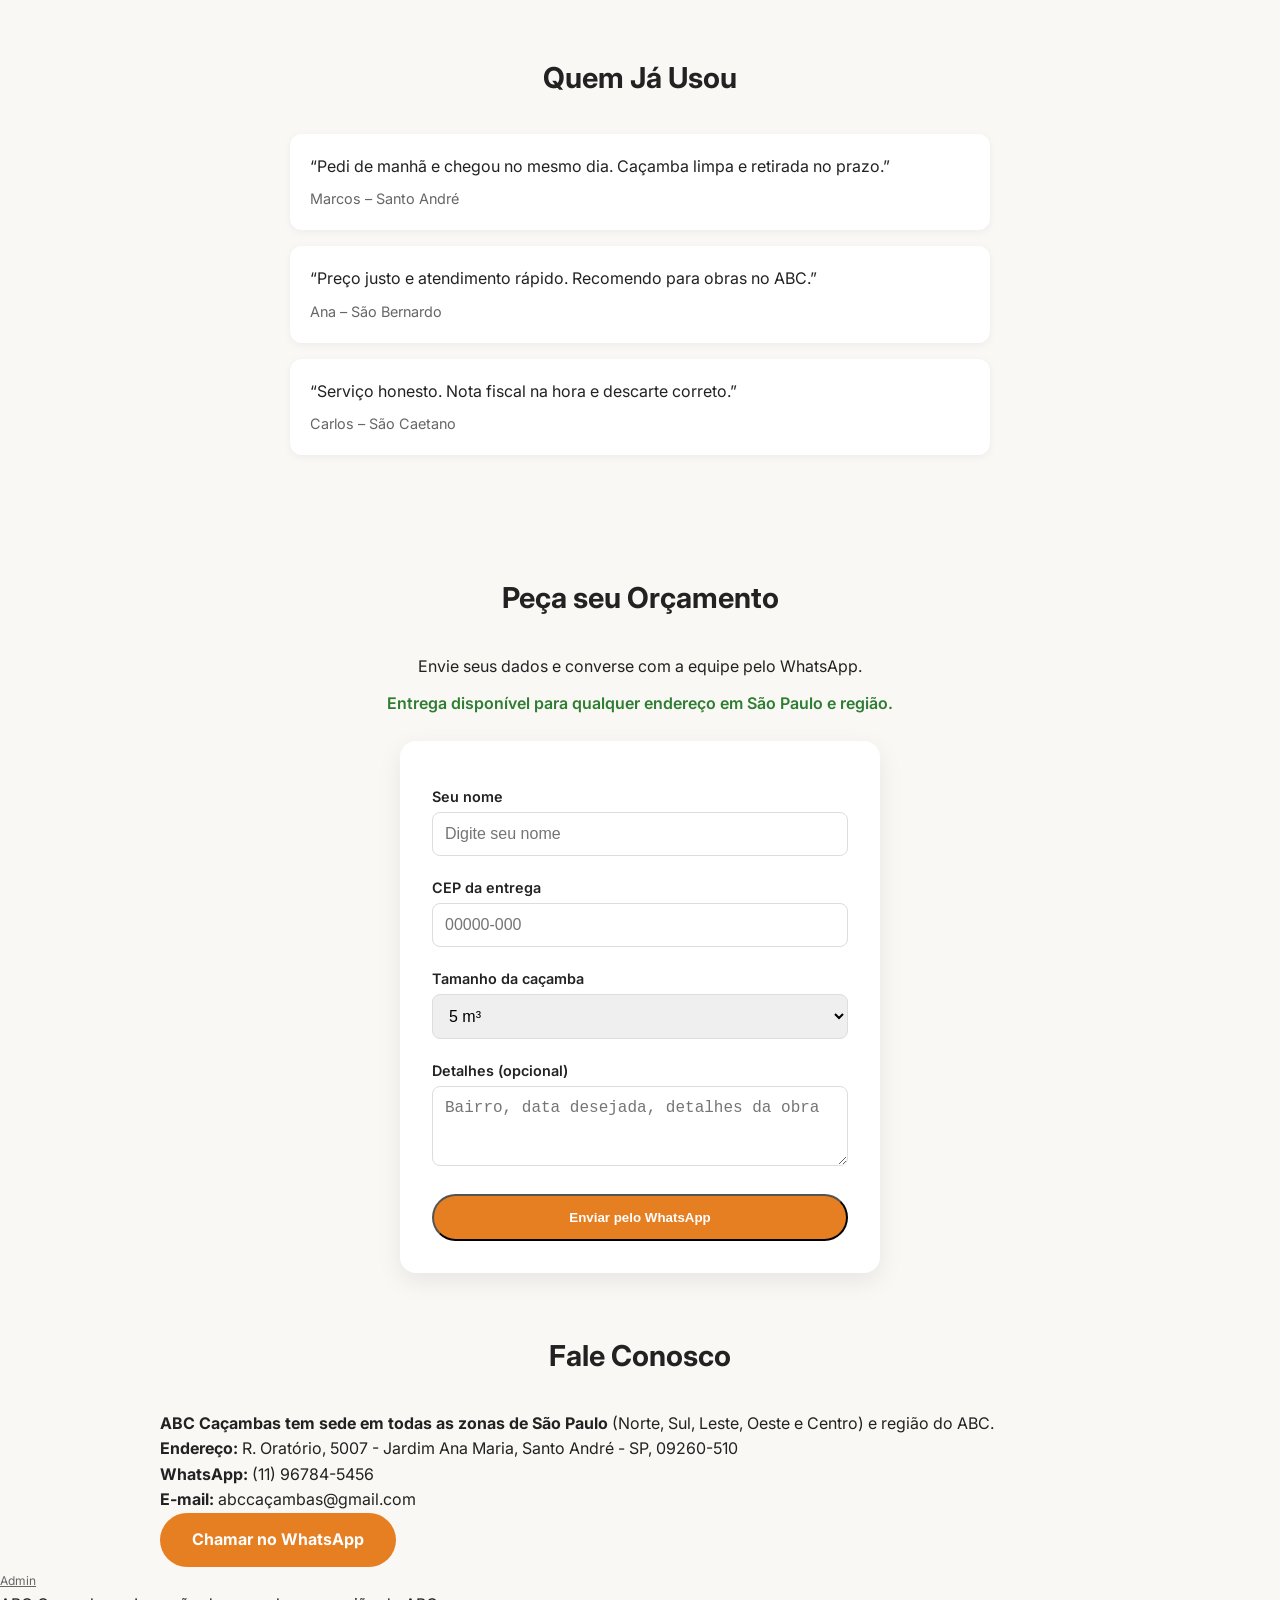
==== commit 919239ce: "Entrega disponível para qualquer endereço + sede em todas as zonas de SP" ====
--- a/templates/index.html
+++ b/templates/index.html
@@ -24,7 +24,7 @@
   <section class="hero">
     <div class="container">
       <h1>LOCAÇÃO DE CAÇAMBAS</h1>
-      <p>Entrega rápida na região do ABC. Caçambas a partir de R$ 250.</p>
+      <p>Entrega rápida em toda a Grande São Paulo. Caçambas a partir de R$ 250.</p>
       <a href="#precos" class="btn-orange">Ver Preços</a>
     </div>
   </section>
@@ -94,7 +94,8 @@
   <section id="orcamento" class="section">
     <div class="container">
       <h2>Peça seu Orçamento</h2>
-      <p style="text-align:center;margin-bottom:24px;">Envie seus dados e converse com a equipe pelo WhatsApp.</p>
+      <p style="text-align:center;margin-bottom:12px;">Envie seus dados e converse com a equipe pelo WhatsApp.</p>
+      <p style="text-align:center;margin-bottom:24px;color:#2e7d32;font-weight:600;">Entrega disponível para qualquer endereço em São Paulo e região.</p>
       <form id="form-orcamento" class="form-box" onsubmit="enviarWhatsApp(event)">
         <label>Seu nome</label>
         <input type="text" id="nome" placeholder="Digite seu nome" required>
@@ -115,7 +116,7 @@
   </section>
     <div class="container">
       <h2>Fale Conosco</h2>
-      <p>Atendemos toda a região do ABC</p>
+      <p><strong>ABC Caçambas tem sede em todas as zonas de São Paulo</strong> (Norte, Sul, Leste, Oeste e Centro) e região do ABC.</p>
       <p><strong>Endereço:</strong> R. Oratório, 5007 - Jardim Ana Maria, Santo André - SP, 09260-510</p>
       <p><strong>WhatsApp:</strong> (11) 96784-5456</p>
       <p><strong>E-mail:</strong> abccaçambas@gmail.com</p>
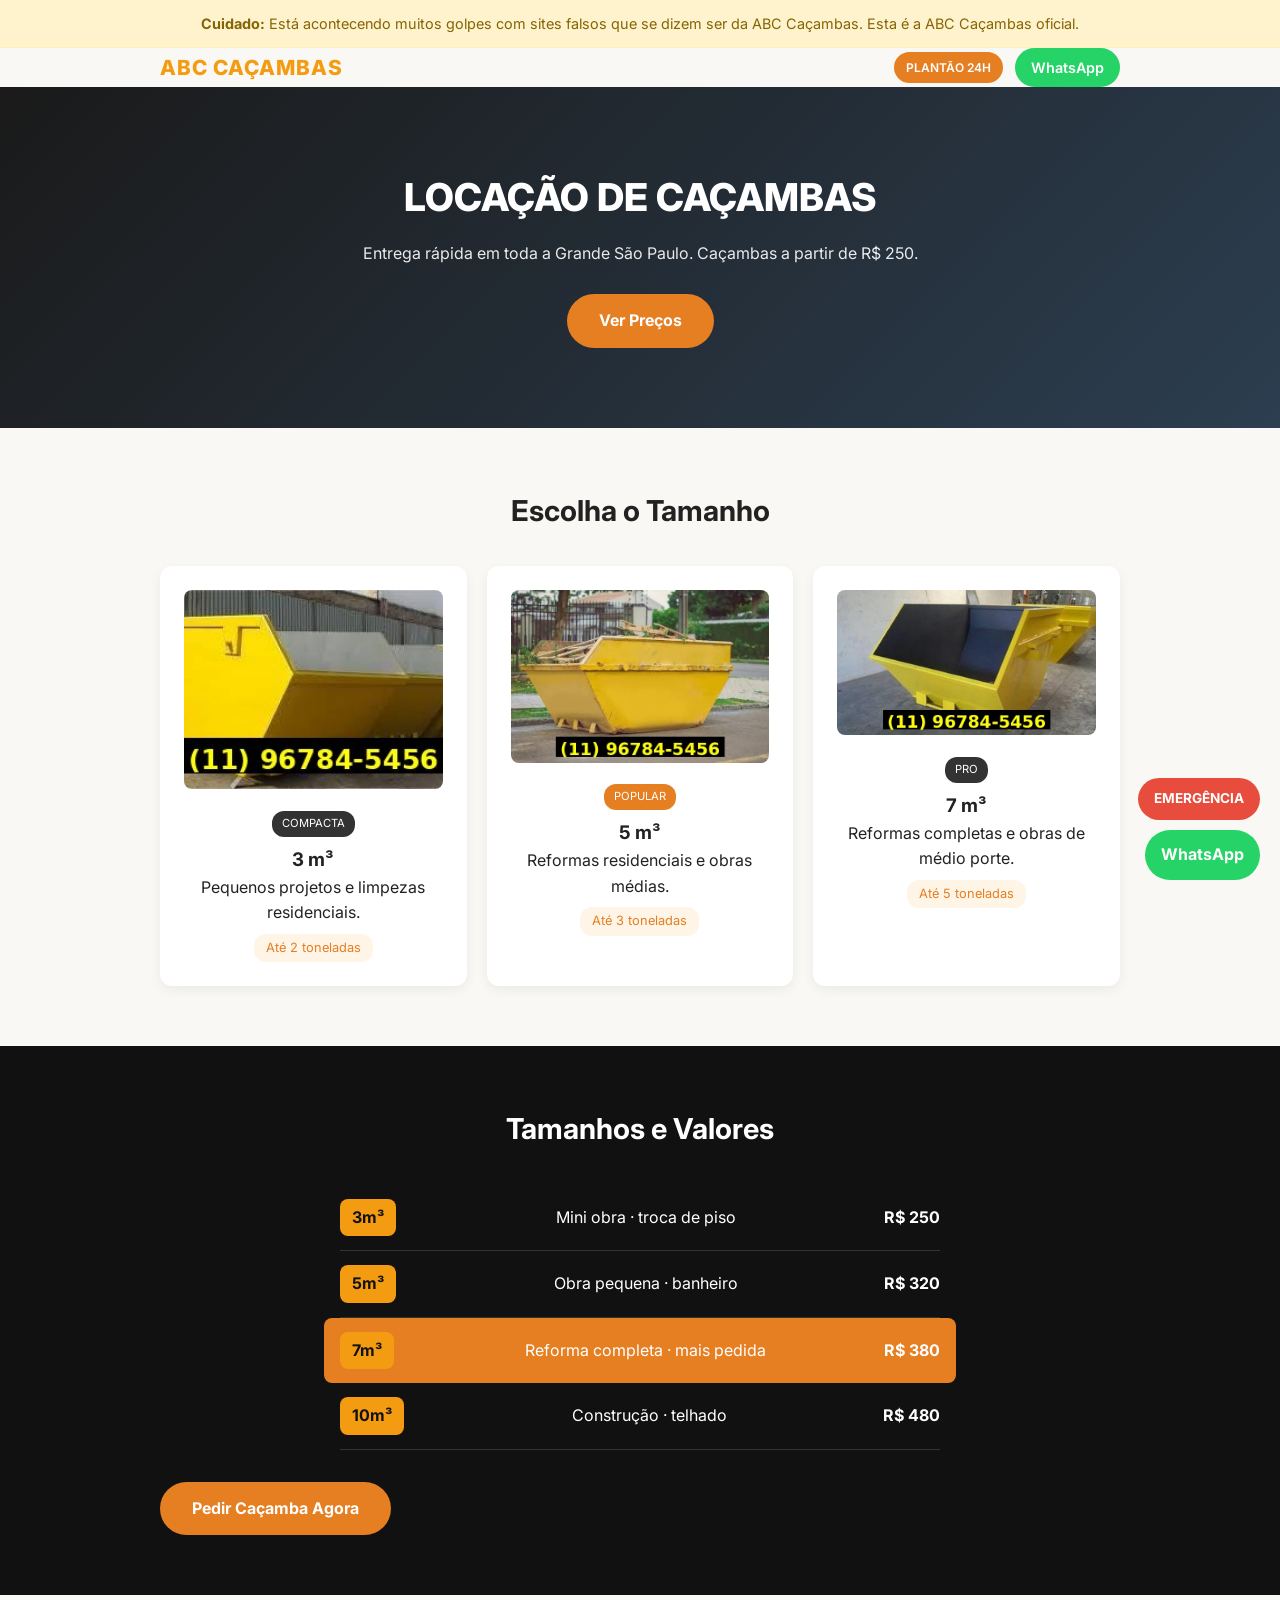
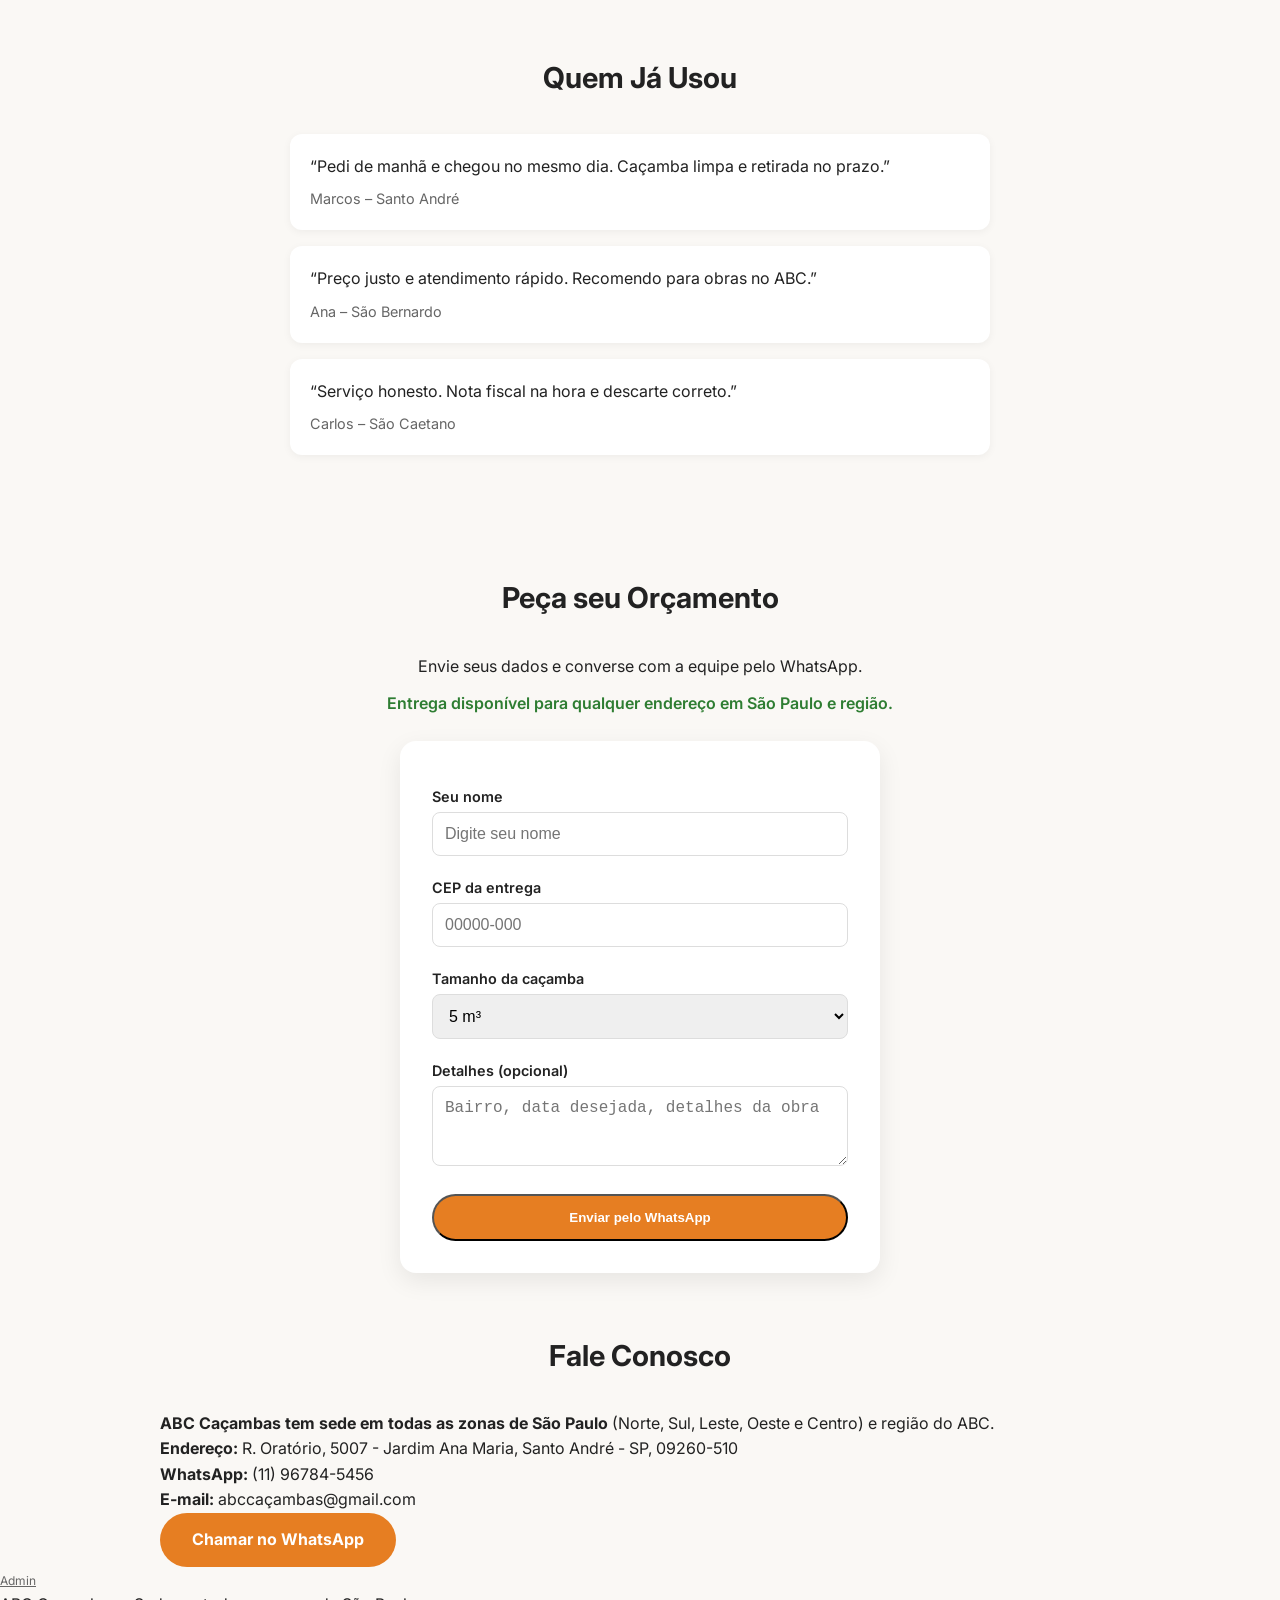
==== commit 8334acd5: "Atualizado rodapé com sede em todas as zonas" ====
--- a/templates/index.html
+++ b/templates/index.html
@@ -129,7 +129,7 @@
 
   <footer>
     <p><a href="/admin" style="color:#666;font-size:0.75rem;">Admin</a></p>
-    <p>ABC Caçambas • Locação de caçambas na região do ABC</p>
+    <p>ABC Caçambas • Sede em todas as zonas de São Paulo</p>
   </footer>
   <script>
     async function enviarWhatsApp(e) {
